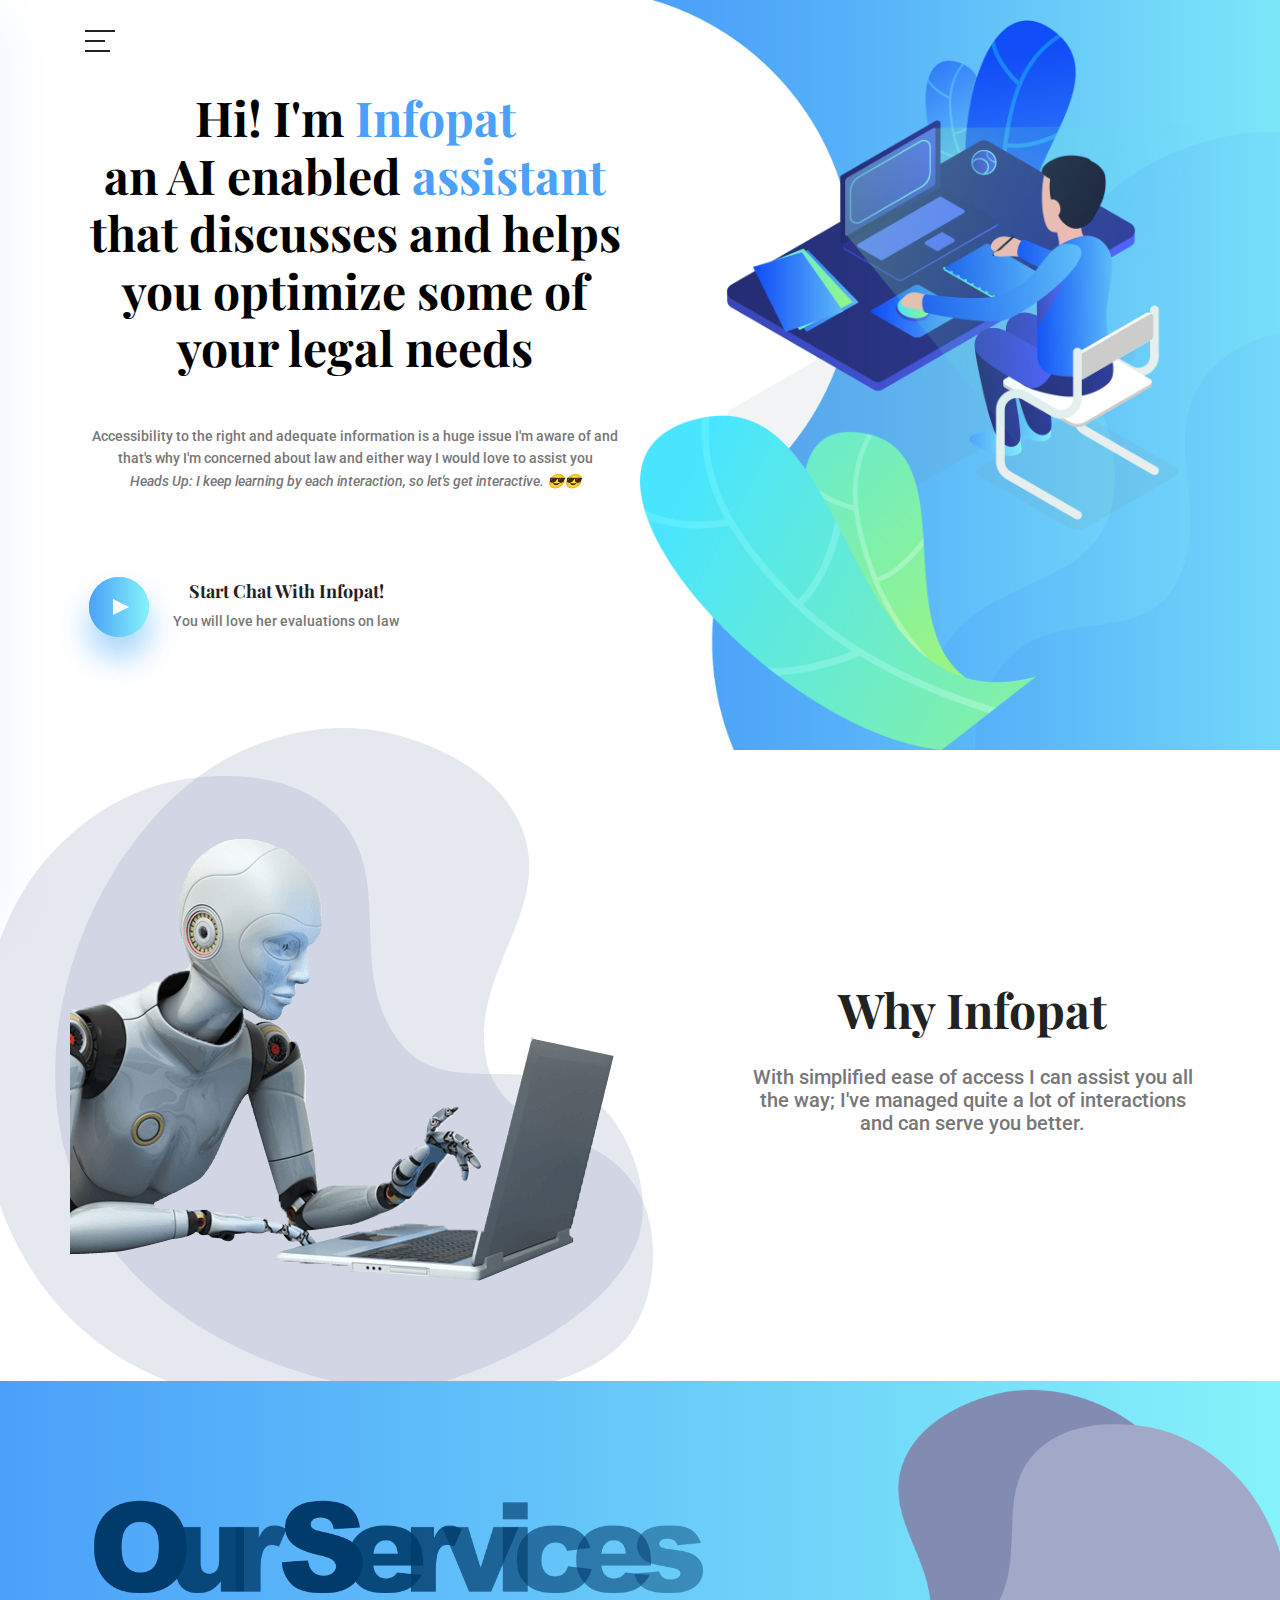
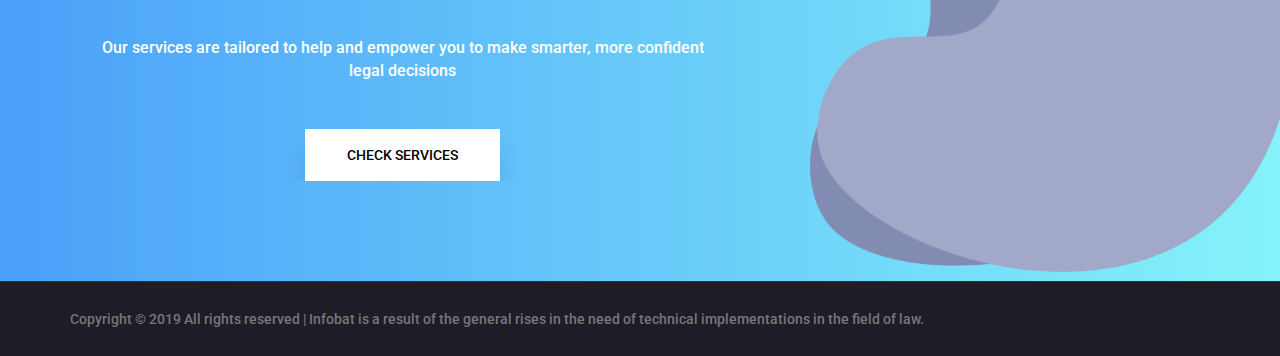
==== index.html @ 224ae0f8 "enabled bot" ====
<!DOCTYPE html>
<html lang="en-UK" class="no-js">

<head>
	<!-- Mobile Specific Meta -->
	<meta name="viewport" content="width=device-width, initial-scale=1, shrink-to-fit=no">

	<!-- Author Meta -->
	<meta name="author" content="The web wolf">
	<!-- Meta Description -->
	<meta name="description" content="Infopat The Law Oriented Bot">
	<!-- Meta Keyword -->
	<meta name="keywords" content="legal Bot">
	<!-- meta character set -->
	<meta charset="UTF-8">

	<!-- Site Title -->
	<title>Infopat The Law Oriented Bot</title>

	<!-- requires the header file -->

	<!-- Favicon-->
	<link rel="shortcut icon" href="img/icon/favicon.ico">

	<link rel="apple-touch-icon" sizes="57x57" href="img/icon/apple-icon-57x57.png">
	<link rel="apple-touch-icon" sizes="60x60" href="img/icon/apple-icon-60x60.png">
	<link rel="apple-touch-icon" sizes="72x72" href="img/icon/apple-icon-72x72.png">
	<link rel="apple-touch-icon" sizes="76x76" href="img/icon/apple-icon-76x76.png">
	<link rel="apple-touch-icon" sizes="114x114" href="img/icon/apple-icon-114x114.png">
	<link rel="apple-touch-icon" sizes="120x120" href="img/icon/apple-icon-120x120.png">
	<link rel="apple-touch-icon" sizes="144x144" href="img/icon/apple-icon-144x144.png">
	<link rel="apple-touch-icon" sizes="152x152" href="img/icon/apple-icon-152x152.png">
	<link rel="apple-touch-icon" sizes="180x180" href="img/icon/apple-icon-180x180.png">
	<link rel="icon" type="image/png" sizes="192x192"  href="android-icon-192x192.png">
	<link rel="icon" type="image/png" sizes="32x32" href="img/icon/favicon-32x32.png">
	<link rel="icon" type="image/png" sizes="96x96" href="img/icon/favicon-96x96.png">
	<link rel="icon" type="image/png" sizes="16x16" href="img/icon/favicon-16x16.png">
	<link rel="manifest" href="img/icon/manifest.json">
	<meta name="msapplication-TileColor" content="#ffffff">
	<meta name="msapplication-TileImage" content="ms-icon-144x144.png">
	<meta name="theme-color" content="#307CF7">	

	<link href="https://fonts.googleapis.com/css?family=Playfair+Display:700|Roboto:400,400i,500" rel="stylesheet">
	<!--
			CSS
			============================================= -->
	<link rel="stylesheet" href="css/linearicons.css">
	<link rel="stylesheet" href="css/font-awesome.min.css">
	<link rel="stylesheet" href="css/bootstrap.css">
	<link rel="stylesheet" href="css/hexagons.min.css">
	<link rel="stylesheet" href="css/main.css">

	<style type="text/css">
	.logo img{
        -moz-transform: scaleX(-1);
        -o-transform: scaleX(-1);
        -webkit-transform: scaleX(-1);
        transform: scaleX(-1);
        filter: FlipH;
        -ms-filter: "FlipH";		
	}		

	@media(max-width:714px){
		.side-menu{
			overflow-y: scroll
		}
	}
	</style>

</head>

<body>
	<div id="preloader">
		<img src="img/loader.gif">
	</div>
	<!--================ Offcanvus Menu Area =================-->
	<div class="side_menu" style="height: 100%;">
		<div class="logo">
			<a href="index">
				<img src="img/logo.png" style="height:200px;width:180px" alt="Just one of Infopat's Image">
			</a>
		</div>
		<ul class="list menu-left">
			<li>
				<a href="index">Home</a>
			</li>
			<li>
				<a href="about">About Me</a>
			</li>
			<li>
				<a href="services">My Services</a>
			</li>

			<li>
				<a href="contact">Contact Me Outside</a>
			</li>
		</ul>
	</div>
	<!--================ End Offcanvus Menu Area =================-->

	<!--================ Canvus Menu Area =================-->
	<div class="canvus_menu" >
		<div class="container" >
			<div class="toggle_icon"  title="Menu Bar">
				<span></span>
			</div>
		</div>
	</div>
	<!--================ End Canvus Menu Area =================-->

	<!--================ start banner Area =================-->
	<section class="home-banner-area">
		<div class="container">
			<div class="row justify-content-end fullscreen">
				<div class="col-lg-6 col-md-12 home-banner-left d-flex fullscreen align-items-center">
					<div>
						<h1 class="">
							Hi! I'm <span>Infopat</span> <br>
							an AI enabled <span>assistant</span> that discusses and helps you optimize some of your legal needs
							 
						</h1>
						<br>
						<p class="mx-auto mb-40">
							Accessibility to the right and adequate information is a huge issue I'm aware of and that's why I'm concerned about law and either way I would love to assist you <br>
							<i>Heads Up: I keep learning by each interaction, so let's get interactive. 😎😎</i>
						</p>
						<div class="d-flex align-items-center mt-60">
							<a class="video-play-button">
								<span></span>
							</a>
							<div class="watch_video">
								<h5>Start Chat With Infopat!</h5>
								<p>You will love her evaluations on law</p>
							</div>
						</div>
					</div>
				</div>
				<div class="col-lg-6 col-md-12 no-padding home-banner-right d-flex fullscreen align-items-end">
					<img class="img-fluid" src="img/header-img.png"  alt="Chat with infopat">
				</div>
			</div>
		</div>
	</section>
	<!--================ End banner Area =================-->

	<!--================ Start Video Area =================-->
	<section class="video-sec-area">
		<div class="container">
			<div class="row justify-content-start align-items-center">
				<div class="col-lg-6  justify-content-center align-items-center d-flex" style="overflow: hidden">
					<div class="overlay overlay-bg"></div>
					<img src="img/robot-chat.png" alt="Infopat Chatting" style="margin-left: -50%">
				</div>
				<div class="col-lg-5 offset-lg-1 video-right">
					<h1>Why Infopat</h1>
					<p style="font-size: 20px">
						With simplified ease of access I can assist you all the way; I've managed quite a lot of interactions and can serve you better.
					</p>

				</div>
				<img class="img-fluid video-shape" src="img/video-bg-shape.png" alt="Just one of Infopat's Image">
			</div>
		</div>
	</section>
	<!--================ End video Area =================-->

	<!--================ Start CTA Area =================-->
	<section class="cta-area" style="margin-bottom: 0px">
		<div class="container">
			<div class="row">
				<div class="col-lg-7 col-md-12" style="overflow: hidden;">
					<img src="img/services.png" style="width: 100% !important;">
					<p style="font-size: 16px">Our services are tailored to help and empower you to make smarter, more confident legal decisions</p>
					<a href="services" class="primary-btn"> Check Services </a>
				</div>
				<img src="img/cta-bg-shape.png" alt="Just one of Infopat's Image" class="cta-shape img-fluid">
			</div>
		</div>
	</section>
	<footer class="footer-area">
		<div class="footer-bottom d-flex justify-content-between align-items-center flex-wrap">
			<div class="container">
				<div class="row justify-content-between" >
					Copyright &copy; 2019 All rights reserved | Infobat is a result of the general rises in the need of technical implementations in the field of law.
				</div>
				</div>
			</div>
		</div>
	</footer>

	<script src="js/vendor/jquery-2.2.4.min.js"></script>
	<script src="https://cdnjs.cloudflare.com/ajax/libs/popper.js/1.11.0/umd/popper.min.js" integrity="sha384-b/U6ypiBEHpOf/4+1nzFpr53nxSS+GLCkfwBdFNTxtclqqenISfwAzpKaMNFNmj4"
	 crossorigin="anonymous"></script>
	<script src="js/vendor/bootstrap.min.js"></script>
	<script src="js/parallax.min.js"></script>
	<script src="js/jquery.sticky.js"></script>
	<script src="js/hexagons.min.js"></script>
	<script src="js/waypoints.min.js"></script>
	<script src="js/widthit.js"></script>
	<script src="js/main.js"></script>	

	<script type="text/javascript">

	    if('serviceWorker' in navigator){
	        if (navigator.serviceWorker.controller) {
	          console.log('[PWA Builder] active service worker found, no need to register')
	        } else {
	          //Register the ServiceWorker
	          navigator.serviceWorker.register('./newsw.js', {
	            scope: './'
	          }).then(function(reg) {
	            console.log('Service worker has been registered for scope:'+ reg.scope);
	          });
	        }

	    }
	    else{
	        console.log('cannot register service worker because site is not running on a secure connection (https)')
	    }

	    setTimeout(function(){
	    	$('#app-LanbotLauncher').click()
	    }, 10000)

	</script>
<script src="https://static.landbot.io/landbot-widget/landbot-widget-1.0.0.js"></script>
<script>
  var myLandbotLivechat = new LandbotLivechat({
    index: 'https://landbot.io/u/H-138117-8CHUZ5ILP0B5XT16/index.html',
  });
</script>

<script>

    $('.video-play-button').click(function(e){
    	e.preventDefault()
    	 hellloMessage = "Hi! I'm right here,  Click Me";
    	$('.hu-message').addClass('bounce')
    	callText(hellloMessage);
    })  

	  myLandbotLivechat.on('landbot-load', () => {
	    callText('Hello There!');
	  });

    function callText(textM){
    	myLandbotLivechat.sendProactive(textM);
    }
    
</script>

</body>

</html>
---- css/linearicons.css ----
@font-face {
	font-family: 'Linearicons-Free';
	src:url('../fonts/Linearicons-Free.eot?w118d');
	src:url('../fonts/Linearicons-Free.eot?#iefixw118d') format('embedded-opentype'),
		url('../fonts/Linearicons-Free.woff2?w118d') format('woff2'),
		url('../fonts/Linearicons-Free.woff?w118d') format('woff'),
		url('../fonts/Linearicons-Free.ttf?w118d') format('truetype'),
		url('../fonts/Linearicons-Free.svg?w118d#Linearicons-Free') format('svg');
	font-weight: normal;
	font-style: normal;
}

.lnr {
	font-family: 'Linearicons-Free';
	speak: none;
	font-style: normal;
	font-weight: normal;
	font-variant: normal;
	text-transform: none;
	line-height: 1;

	/* Better Font Rendering =========== */
	-webkit-font-smoothing: antialiased;
	-moz-osx-font-smoothing: grayscale;
}

.lnr-home:before {
	content: "\e800";
}
.lnr-apartment:before {
	content: "\e801";
}
.lnr-pencil:before {
	content: "\e802";
}
.lnr-magic-wand:before {
	content: "\e803";
}
.lnr-drop:before {
	content: "\e804";
}
.lnr-lighter:before {
	content: "\e805";
}
.lnr-poop:before {
	content: "\e806";
}
.lnr-sun:before {
	content: "\e807";
}
.lnr-moon:before {
	content: "\e808";
}
.lnr-cloud:before {
	content: "\e809";
}
.lnr-cloud-upload:before {
	content: "\e80a";
}
.lnr-cloud-download:before {
	content: "\e80b";
}
.lnr-cloud-sync:before {
	content: "\e80c";
}
.lnr-cloud-check:before {
	content: "\e80d";
}
.lnr-database:before {
	content: "\e80e";
}
.lnr-lock:before {
	content: "\e80f";
}
.lnr-cog:before {
	content: "\e810";
}
.lnr-trash:before {
	content: "\e811";
}
.lnr-dice:before {
	content: "\e812";
}
.lnr-heart:before {
	content: "\e813";
}
.lnr-star:before {
	content: "\e814";
}
.lnr-star-half:before {
	content: "\e815";
}
.lnr-star-empty:before {
	content: "\e816";
}
.lnr-flag:before {
	content: "\e817";
}
.lnr-envelope:before {
	content: "\e818";
}
.lnr-paperclip:before {
	content: "\e819";
}
.lnr-inbox:before {
	content: "\e81a";
}
.lnr-eye:before {
	content: "\e81b";
}
.lnr-printer:before {
	content: "\e81c";
}
.lnr-file-empty:before {
	content: "\e81d";
}
.lnr-file-add:before {
	content: "\e81e";
}
.lnr-enter:before {
	content: "\e81f";
}
.lnr-exit:before {
	content: "\e820";
}
.lnr-graduation-hat:before {
	content: "\e821";
}
.lnr-license:before {
	content: "\e822";
}
.lnr-music-note:before {
	content: "\e823";
}
.lnr-film-play:before {
	content: "\e824";
}
.lnr-camera-video:before {
	content: "\e825";
}
.lnr-camera:before {
	content: "\e826";
}
.lnr-picture:before {
	content: "\e827";
}
.lnr-book:before {
	content: "\e828";
}
.lnr-bookmark:before {
	content: "\e829";
}
.lnr-user:before {
	content: "\e82a";
}
.lnr-users:before {
	content: "\e82b";
}
.lnr-shirt:before {
	content: "\e82c";
}
.lnr-store:before {
	content: "\e82d";
}
.lnr-cart:before {
	content: "\e82e";
}
.lnr-tag:before {
	content: "\e82f";
}
.lnr-phone-handset:before {
	content: "\e830";
}
.lnr-phone:before {
	content: "\e831";
}
.lnr-pushpin:before {
	content: "\e832";
}
.lnr-map-marker:before {
	content: "\e833";
}
.lnr-map:before {
	content: "\e834";
}
.lnr-location:before {
	content: "\e835";
}
.lnr-calendar-full:before {
	content: "\e836";
}
.lnr-keyboard:before {
	content: "\e837";
}
.lnr-spell-check:before {
	content: "\e838";
}
.lnr-screen:before {
	content: "\e839";
}
.lnr-smartphone:before {
	content: "\e83a";
}
.lnr-tablet:before {
	content: "\e83b";
}
.lnr-laptop:before {
	content: "\e83c";
}
.lnr-laptop-phone:before {
	content: "\e83d";
}
.lnr-power-switch:before {
	content: "\e83e";
}
.lnr-bubble:before {
	content: "\e83f";
}
.lnr-heart-pulse:before {
	content: "\e840";
}
.lnr-construction:before {
	content: "\e841";
}
.lnr-pie-chart:before {
	content: "\e842";
}
.lnr-chart-bars:before {
	content: "\e843";
}
.lnr-gift:before {
	content: "\e844";
}
.lnr-diamond:before {
	content: "\e845";
}
.lnr-linearicons:before {
	content: "\e846";
}
.lnr-dinner:before {
	content: "\e847";
}
.lnr-coffee-cup:before {
	content: "\e848";
}
.lnr-leaf:before {
	content: "\e849";
}
.lnr-paw:before {
	content: "\e84a";
}
.lnr-rocket:before {
	content: "\e84b";
}
.lnr-briefcase:before {
	content: "\e84c";
}
.lnr-bus:before {
	content: "\e84d";
}
.lnr-car:before {
	content: "\e84e";
}
.lnr-train:before {
	content: "\e84f";
}
.lnr-bicycle:before {
	content: "\e850";
}
.lnr-wheelchair:before {
	content: "\e851";
}
.lnr-select:before {
	content: "\e852";
}
.lnr-earth:before {
	content: "\e853";
}
.lnr-smile:before {
	content: "\e854";
}
.lnr-sad:before {
	content: "\e855";
}
.lnr-neutral:before {
	content: "\e856";
}
.lnr-mustache:before {
	content: "\e857";
}
.lnr-alarm:before {
	content: "\e858";
}
.lnr-bullhorn:before {
	content: "\e859";
}
.lnr-volume-high:before {
	content: "\e85a";
}
.lnr-volume-medium:before {
	content: "\e85b";
}
.lnr-volume-low:before {
	content: "\e85c";
}
.lnr-volume:before {
	content: "\e85d";
}
.lnr-mic:before {
	content: "\e85e";
}
.lnr-hourglass:before {
	content: "\e85f";
}
.lnr-undo:before {
	content: "\e860";
}
.lnr-redo:before {
	content: "\e861";
}
.lnr-sync:before {
	content: "\e862";
}
.lnr-history:before {
	content: "\e863";
}
.lnr-clock:before {
	content: "\e864";
}
.lnr-download:before {
	content: "\e865";
}
.lnr-upload:before {
	content: "\e866";
}
.lnr-enter-down:before {
	content: "\e867";
}
.lnr-exit-up:before {
	content: "\e868";
}
.lnr-bug:before {
	content: "\e869";
}
.lnr-code:before {
	content: "\e86a";
}
.lnr-link:before {
	content: "\e86b";
}
.lnr-unlink:before {
	content: "\e86c";
}
.lnr-thumbs-up:before {
	content: "\e86d";
}
.lnr-thumbs-down:before {
	content: "\e86e";
}
.lnr-magnifier:before {
	content: "\e86f";
}
.lnr-cross:before {
	content: "\e870";
}
.lnr-menu:before {
	content: "\e871";
}
.lnr-list:before {
	content: "\e872";
}
.lnr-chevron-up:before {
	content: "\e873";
}
.lnr-chevron-down:before {
	content: "\e874";
}
.lnr-chevron-left:before {
	content: "\e875";
}
.lnr-chevron-right:before {
	content: "\e876";
}
.lnr-arrow-up:before {
	content: "\e877";
}
.lnr-arrow-down:before {
	content: "\e878";
}
.lnr-arrow-left:before {
	content: "\e879";
}
.lnr-arrow-right:before {
	content: "\e87a";
}
.lnr-move:before {
	content: "\e87b";
}
.lnr-warning:before {
	content: "\e87c";
}
.lnr-question-circle:before {
	content: "\e87d";
}
.lnr-menu-circle:before {
	content: "\e87e";
}
.lnr-checkmark-circle:before {
	content: "\e87f";
}
.lnr-cross-circle:before {
	content: "\e880";
}
.lnr-plus-circle:before {
	content: "\e881";
}
.lnr-circle-minus:before {
	content: "\e882";
}
.lnr-arrow-up-circle:before {
	content: "\e883";
}
.lnr-arrow-down-circle:before {
	content: "\e884";
}
.lnr-arrow-left-circle:before {
	content: "\e885";
}
.lnr-arrow-right-circle:before {
	content: "\e886";
}
.lnr-chevron-up-circle:before {
	content: "\e887";
}
.lnr-chevron-down-circle:before {
	content: "\e888";
}
.lnr-chevron-left-circle:before {
	content: "\e889";
}
.lnr-chevron-right-circle:before {
	content: "\e88a";
}
.lnr-crop:before {
	content: "\e88b";
}
.lnr-frame-expand:before {
	content: "\e88c";
}
.lnr-frame-contract:before {
	content: "\e88d";
}
.lnr-layers:before {
	content: "\e88e";
}
.lnr-funnel:before {
	content: "\e88f";
}
.lnr-text-format:before {
	content: "\e890";
}
.lnr-text-format-remove:before {
	content: "\e891";
}
.lnr-text-size:before {
	content: "\e892";
}
.lnr-bold:before {
	content: "\e893";
}
.lnr-italic:before {
	content: "\e894";
}
.lnr-underline:before {
	content: "\e895";
}
.lnr-strikethrough:before {
	content: "\e896";
}
.lnr-highlight:before {
	content: "\e897";
}
.lnr-text-align-left:before {
	content: "\e898";
}
.lnr-text-align-center:before {
	content: "\e899";
}
.lnr-text-align-right:before {
	content: "\e89a";
}
.lnr-text-align-justify:before {
	content: "\e89b";
}
.lnr-line-spacing:before {
	content: "\e89c";
}
.lnr-indent-increase:before {
	content: "\e89d";
}
.lnr-indent-decrease:before {
	content: "\e89e";
}
.lnr-pilcrow:before {
	content: "\e89f";
}
.lnr-direction-ltr:before {
	content: "\e8a0";
}
.lnr-direction-rtl:before {
	content: "\e8a1";
}
.lnr-page-break:before {
	content: "\e8a2";
}
.lnr-sort-alpha-asc:before {
	content: "\e8a3";
}
.lnr-sort-amount-asc:before {
	content: "\e8a4";
}
.lnr-hand:before {
	content: "\e8a5";
}
.lnr-pointer-up:before {
	content: "\e8a6";
}
.lnr-pointer-right:before {
	content: "\e8a7";
}
.lnr-pointer-down:before {
	content: "\e8a8";
}
.lnr-pointer-left:before {
	content: "\e8a9";
}
---- css/hexagons.min.css ----
/* ---------------------------------------------------------------------- 
* Product Name: CSS3 Hexagon Buttons
* Product URI: http://ollopage.com/html/hex-btn/
* Author: ollopage
* Author URI: http://ollopage.com/
* Description: CSS3 Hexagon Buttons created with pure css3 by olloPage
* Version: 1.0.1
* License: GNU General Public License v2 or later
* License URI: http://www.gnu.org/licenses/gpl-2.0.html
* Tags: CSS3 Hexagon Buttons, social buttons, buttons, ollopage
* ---------------------------------------------------------------------- */
.hb{display:inline-block;position:relative;text-align:center;z-index:0}.hb:after,.hb:before{position:absolute;content:"";left:-1px;top:0;z-index:-1}.hb:before{-webkit-transform:rotate(60deg);-moz-transform:rotate(60deg);-ms-transform:rotate(60deg);-o-transform:rotate(60deg);transform:rotate(60deg)}.hb:after{-webkit-transform:rotate(-60deg);-moz-transform:rotate(-60deg);-ms-transform:rotate(-60deg);-o-transform:rotate(-60deg);transform:rotate(-60deg)}.hb i{z-index:9;transition:all .25s ease}.hb,.hb i,.hb:after,.hb:before{-webkit-transition:all .25s ease;-moz-transition:all .25s ease;-ms-transition:all .25s ease;-o-transition:all .25s ease}.hb,.hb:after,.hb:before{box-sizing:border-box;transition:all .25s ease;background-color:#2c3e50;border-left:1px solid #2c3e50;border-right:1px solid #2c3e50;color:#2ecc71}.hb-lg{line-height:150px;font-size:150px;margin:74px 0}.hb-lg,.hb-lg:after,.hb-lg:before{height:148px;width:256px}.hb-md{line-height:74px;font-size:74px;margin:37px 0}.hb-md,.hb-md:after,.hb-md:before{height:74px;width:128px}.hb-sm{line-height:37px;font-size:37px;margin:18.5px 0}.hb-sm,.hb-sm:after,.hb-sm:before{height:37px;width:64px}.hb-xs{line-height:18.5px;font-size:18.5px;margin:9.5px 0}.hb-xs,.hb-xs:after,.hb-xs:before{height:18.5px;width:32px}.hb-lg-margin,.hb-md-margin,.hb-sm-margin,.hb-xs-margin{margin:15px;display:inline-block;overflow:hidden}.hb-lg-margin{height:296px;width:256px}.hb-md-margin{height:148px;width:128px}.hb-sm-margin{height:74px;width:64px}.hb-xs-margin{height:38px;width:32px}.spin,.spin-icon i{-webkit-transition:-webkid-transform .25s ease;-moz-transition:-moz-transform .25s ease;-ms-transition:-ms-transform .25s ease;-o-transition:-o-transform .25s ease;transition:transform .25s ease}.spin-icon:hover i,.spin:hover{-webkit-transform:rotate(360deg);-moz-transform:rotate(360deg);-ms-transform:rotate(360deg);-o-transform:rotate(360deg);transform:rotate(360deg)}.hb:hover,.hb:hover:after,.hb:hover:before{background:0 0;border-left:1px solid #2ecc71;border-right:1px solid #2ecc71;color:#2ecc71}.hb-custom,.hb-custom:after,.hb-custom:before{background:#f39c12!important;color:#fff!important;border-left:1px solid #f39c12!important;border-right:1px solid #f39c12!important}.hb-custom:hover,.hb-custom:hover:after,.hb-custom:hover:before{background:#f1c40f!important;border-left:1px solid #f1c40f!important;border-right:1px solid #f1c40f!important;color:#000!important}.hb-facebook,.hb-facebook:after,.hb-facebook:before{background:#3B5998;border-color:#3B5998;color:#fff}.hb-facebook-inv,.hb-facebook-inv:after,.hb-facebook-inv:before,.hb-facebook:hover,.hb-facebook:hover:after,.hb-facebook:hover:before{border-color:#3B5998;color:#3B5998;background:0 0}.hb-facebook-inv:hover,.hb-facebook-inv:hover:after,.hb-facebook-inv:hover:before{background:#3B5998;border-color:#3B5998;color:#fff}.hb-twitter,.hb-twitter:after,.hb-twitter:before{background:#55ACEE;border-color:#55ACEE;color:#fff}.hb-twitter-inv,.hb-twitter-inv:after,.hb-twitter-inv:before,.hb-twitter:hover,.hb-twitter:hover:after,.hb-twitter:hover:before{background:0 0;border-color:#55ACEE;color:#55ACEE}.hb-twitter-inv:hover,.hb-twitter-inv:hover:after,.hb-twitter-inv:hover:before{background:#55ACEE;border-color:#55ACEE;color:#fff}.hb-google-plus,.hb-google-plus:after,.hb-google-plus:before{background:#db514f;border-color:#db514f;color:#fff}.hb-google-plus-inv,.hb-google-plus-inv:after,.hb-google-plus-inv:before,.hb-google-plus:hover,.hb-google-plus:hover:after,.hb-google-plus:hover:before{background:0 0;border-color:#db514f;color:#db514f}.hb-google-plus-inv:hover,.hb-google-plus-inv:hover:after,.hb-google-plus-inv:hover:before{background:#db514f;border-color:#db514f;color:#fff}.hb-youtube,.hb-youtube:after,.hb-youtube:before{background:#cc181e;border-color:#cc181e;color:#fff}.hb-youtube-inv,.hb-youtube-inv:after,.hb-youtube-inv:before,.hb-youtube:hover,.hb-youtube:hover:after,.hb-youtube:hover:before{background:0 0;border-color:#cc181e;color:#cc181e}.hb-youtube-inv:hover,.hb-youtube-inv:hover:after,.hb-youtube-inv:hover:before{background:#cc181e;border-color:#cc181e;color:#fff}.hb-linkedin,.hb-linkedin:after,.hb-linkedin:before{background:#0077b5;border-color:#0077b5;color:#fff}.hb-linkedin-inv,.hb-linkedin-inv:after,.hb-linkedin-inv:before,.hb-linkedin:hover,.hb-linkedin:hover:after,.hb-linkedin:hover:before{background:0 0;border-color:#0077b5;color:#0077b5}.hb-linkedin-inv:hover,.hb-linkedin-inv:hover:after,.hb-linkedin-inv:hover:before{background:#0077b5;border-color:#0077b5;color:#fff}.hb-tumblr,.hb-tumblr:after,.hb-tumblr:before{background:#2c4762;border-color:#2c4762;color:#fff}.hb-tumblr-inv,.hb-tumblr-inv:after,.hb-tumblr-inv:before,.hb-tumblr:hover,.hb-tumblr:hover:after,.hb-tumblr:hover:before{background:0 0;border-color:#2c4762;color:#2c4762}.hb-tumblr-inv:hover,.hb-tumblr-inv:hover:after,.hb-tumblr-inv:hover:before{background:#2c4762;border-color:#2c4762;color:#fff}.hb-rss,.hb-rss:after,.hb-rss:before{background:#da5700;border-color:#da5700;color:#fff}.hb-rss-inv,.hb-rss-inv:after,.hb-rss-inv:before,.hb-rss:hover,.hb-rss:hover:after,.hb-rss:hover:before{background:0 0;border-color:#da5700;color:#da5700}.hb-rss-inv:hover,.hb-rss-inv:hover:after,.hb-rss-inv:hover:before{background:#da5700;border-color:#da5700;color:#fff}.hb-pinterest,.hb-pinterest:after,.hb-pinterest:before{background:#da232a;border-color:#da232a;color:#fff}.hb-pinterest-inv,.hb-pinterest-inv:after,.hb-pinterest-inv:before,.hb-pinterest:hover,.hb-pinterest:hover:after,.hb-pinterest:hover:before{background:0 0;border-color:#da232a;color:#da232a}.hb-pinterest-inv:hover,.hb-pinterest-inv:hover:after,.hb-pinterest-inv:hover:before{background:#da232a;border-color:#da232a;color:#fff}.hb-vimeo,.hb-vimeo:after,.hb-vimeo:before{background:#20b9eb;border-color:#20b9eb;color:#fff}.hb-vimeo-inv,.hb-vimeo-inv:after,.hb-vimeo-inv:before,.hb-vimeo:hover,.hb-vimeo:hover:after,.hb-vimeo:hover:before{background:0 0;border-color:#20b9eb;color:#20b9eb}.hb-vimeo-inv:hover,.hb-vimeo-inv:hover:after,.hb-vimeo-inv:hover:before{background:#20b9eb;border-color:#20b9eb;color:#fff}.hb-github,.hb-github:after,.hb-github:before{background:#373a3c;border-color:#373a3c;color:#fff}.hb-github-inv,.hb-github-inv:after,.hb-github-inv:before,.hb-github:hover,.hb-github:hover:after,.hb-github:hover:before{background:0 0;border-color:#373a3c;color:#373a3c}.hb-github-inv:hover,.hb-github-inv:hover:after,.hb-github-inv:hover:before{background:#373a3c;border-color:#373a3c;color:#fff}.hb-flickr,.hb-flickr:after,.hb-flickr:before{background:#ff1981;border-color:#ff1981;color:#fff}.hb-flickr-inv,.hb-flickr-inv:after,.hb-flickr-inv:before,.hb-flickr:hover,.hb-flickr:hover:after,.hb-flickr:hover:before{background:0 0;border-color:#ff1981;color:#ff1981}.hb-flickr-inv:hover,.hb-flickr-inv:hover:after,.hb-flickr-inv:hover:before{background:#ff1981;border-color:#ff1981;color:#fff}.hb-dropbox,.hb-dropbox:after,.hb-dropbox:before{background:#007ee5;border-color:#007ee5;color:#fff}.hb-dropbox-inv,.hb-dropbox-inv:after,.hb-dropbox-inv:before,.hb-dropbox:hover,.hb-dropbox:hover:after,.hb-dropbox:hover:before{background:0 0;border-color:#007ee5;color:#007ee5}.hb-dropbox-inv:hover,.hb-dropbox-inv:hover:after,.hb-dropbox-inv:hover:before{background:#007ee5;border-color:#007ee5;color:#fff}.hb-xing,.hb-xing:after,.hb-xing:before{background:#006467;border-color:#006467;color:#fff}.hb-xing-inv,.hb-xing-inv:after,.hb-xing-inv:before,.hb-xing:hover,.hb-xing:hover:after,.hb-xing:hover:before{background:0 0;border-color:#006467;color:#006467}.hb-xing-inv:hover,.hb-xing-inv:hover:after,.hb-xing-inv:hover:before{background:#006467;border-color:#006467;color:#fff}.hb-skype,.hb-skype:after,.hb-skype:before{background:#00aceb;border-color:#00aceb;color:#fff}.hb-skype-inv,.hb-skype-inv:after,.hb-skype-inv:before,.hb-skype:hover,.hb-skype:hover:after,.hb-skype:hover:before{background:0 0;border-color:#00aceb;color:#00aceb}.hb-skype-inv:hover,.hb-skype-inv:hover:after,.hb-skype-inv:hover:before{background:#00aceb;border-color:#00aceb;color:#fff}.hb-dribbble,.hb-dribbble:after,.hb-dribbble:before{background:#ea4c89;border-color:#ea4c89;color:#fff}.hb-dribbble-inv,.hb-dribbble-inv:after,.hb-dribbble-inv:before,.hb-dribbble:hover,.hb-dribbble:hover:after,.hb-dribbble:hover:before{background:0 0;border-color:#ea4c89;color:#ea4c89}.hb-dribbble-inv:hover,.hb-dribbble-inv:hover:after,.hb-dribbble-inv:hover:before{background:#ea4c89;border-color:#ea4c89;color:#fff}.hb-tencent-weibo,.hb-tencent-weibo:after,.hb-tencent-weibo:before{background:#20B8E5;border-color:#20B8E5;color:#fff}.hb-tencent-weibo-inv,.hb-tencent-weibo-inv:after,.hb-tencent-weibo-inv:before,.hb-tencent-weibo:hover,.hb-tencent-weibo:hover:after,.hb-tencent-weibo:hover:before{background:0 0;border-color:#20B8E5;color:#20B8E5}.hb-tencent-weibo-inv:hover,.hb-tencent-weibo-inv:hover:after,.hb-tencent-weibo-inv:hover:before{background:#20B8E5;border-color:#20B8E5;color:#fff}.hb-instragram,.hb-instragram:after,.hb-instragram:before{background:#125688;border-color:#125688;color:#fff}.hb-instragram-inv,.hb-instragram-inv:after,.hb-instragram-inv:before,.hb-instragram:hover,.hb-instragram:hover:after,.hb-instragram:hover:before{background:0 0;border-color:#125688;color:#125688}.hb-instragram-inv:hover,.hb-instragram-inv:hover:after,.hb-instragram-inv:hover:before{background:#125688;border-color:#125688;color:#fff}
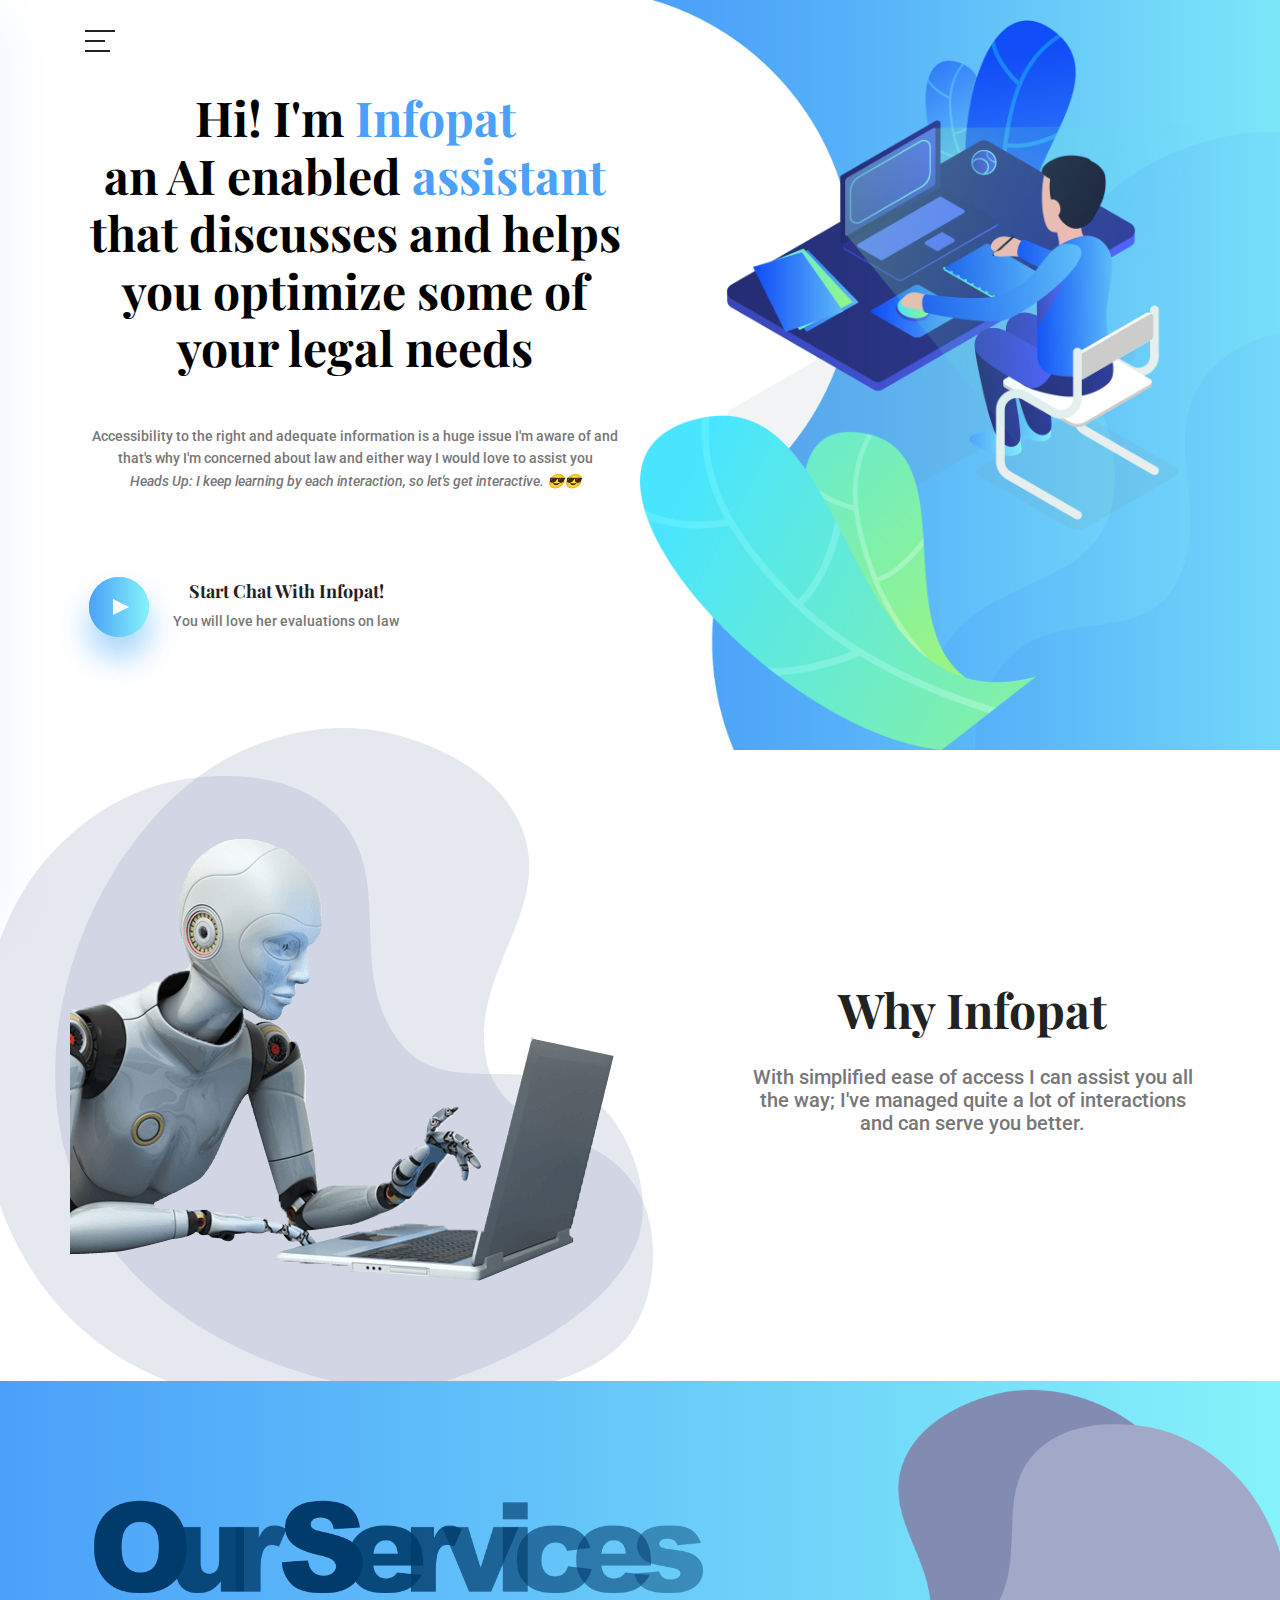
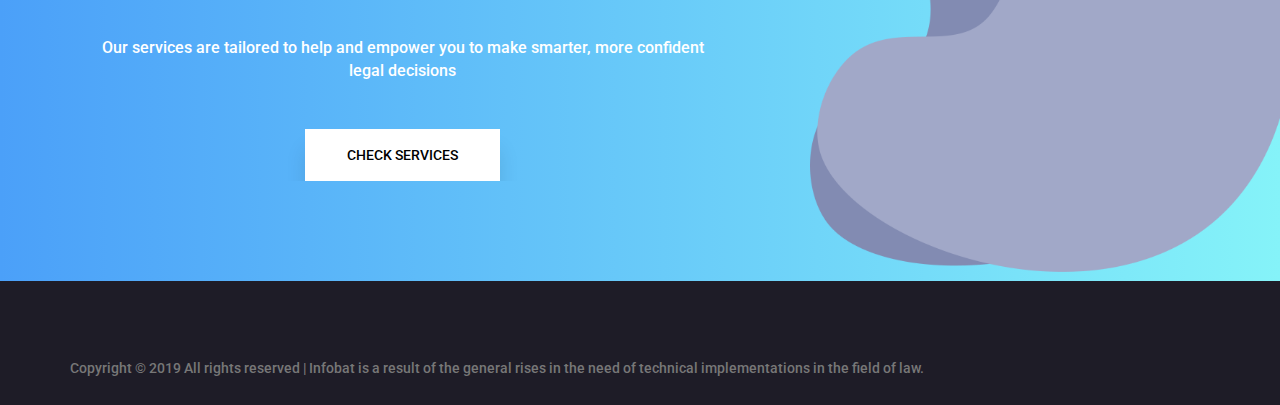
==== commit 2f52648c: "Update index.html" ====
--- a/index.html
+++ b/index.html
@@ -177,8 +177,8 @@
 			</div>
 		</div>
 	</section>
-	<footer class="footer-area">
-		<div class="footer-bottom d-flex justify-content-between align-items-center flex-wrap">
+	<footer class="footer-area" style="padding-top:50px;">
+		<div class="footer-bottom d-flex justify-content-between align-items-center flex-wrap" style="border-top: 0px solid red">
 			<div class="container">
 				<div class="row justify-content-between" >
 					Copyright &copy; 2019 All rights reserved | Infobat is a result of the general rises in the need of technical implementations in the field of law.
@@ -235,7 +235,6 @@
     $('.video-play-button').click(function(e){
     	e.preventDefault()
     	 hellloMessage = "Hi! I'm right here,  Click Me";
-    	$('.hu-message').addClass('bounce')
     	callText(hellloMessage);
     })  
 
@@ -250,5 +249,4 @@
 </script>
 
 </body>
-
 </html>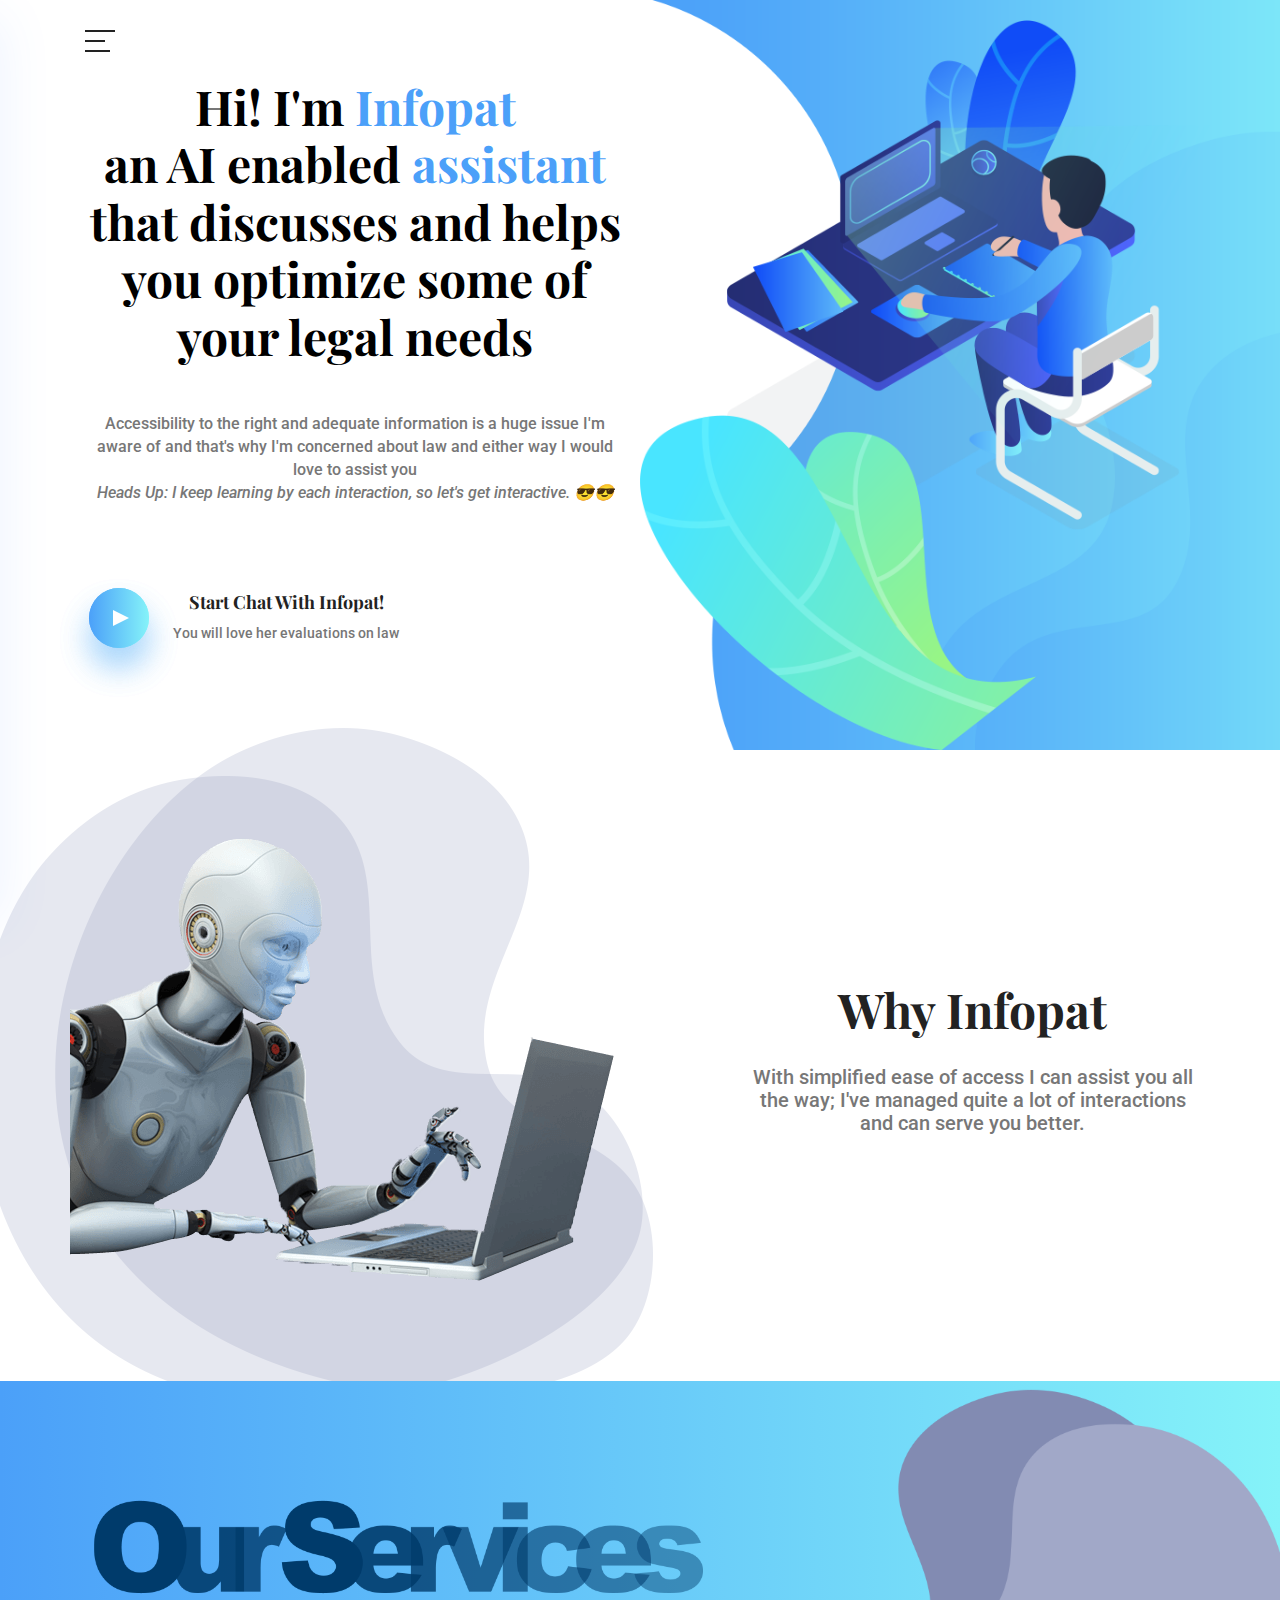
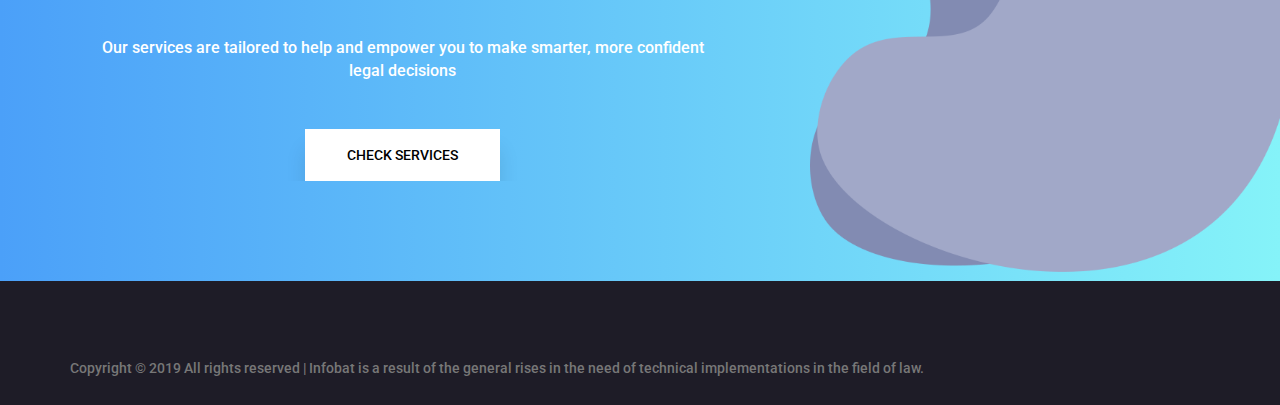
==== commit 8eae3772: "round up" ====
--- a/index.html
+++ b/index.html
@@ -92,7 +92,7 @@
 			</li>
 
 			<li>
-				<a href="contact">Contact Me Outside</a>
+				<a href="contact">Contact</a>
 			</li>
 		</ul>
 	</div>
@@ -120,7 +120,7 @@
 							 
 						</h1>
 						<br>
-						<p class="mx-auto mb-40">
+						<p class="mx-auto mb-40" style="font-size: 16px">
 							Accessibility to the right and adequate information is a huge issue I'm aware of and that's why I'm concerned about law and either way I would love to assist you <br>
 							<i>Heads Up: I keep learning by each interaction, so let's get interactive. 😎😎</i>
 						</p>
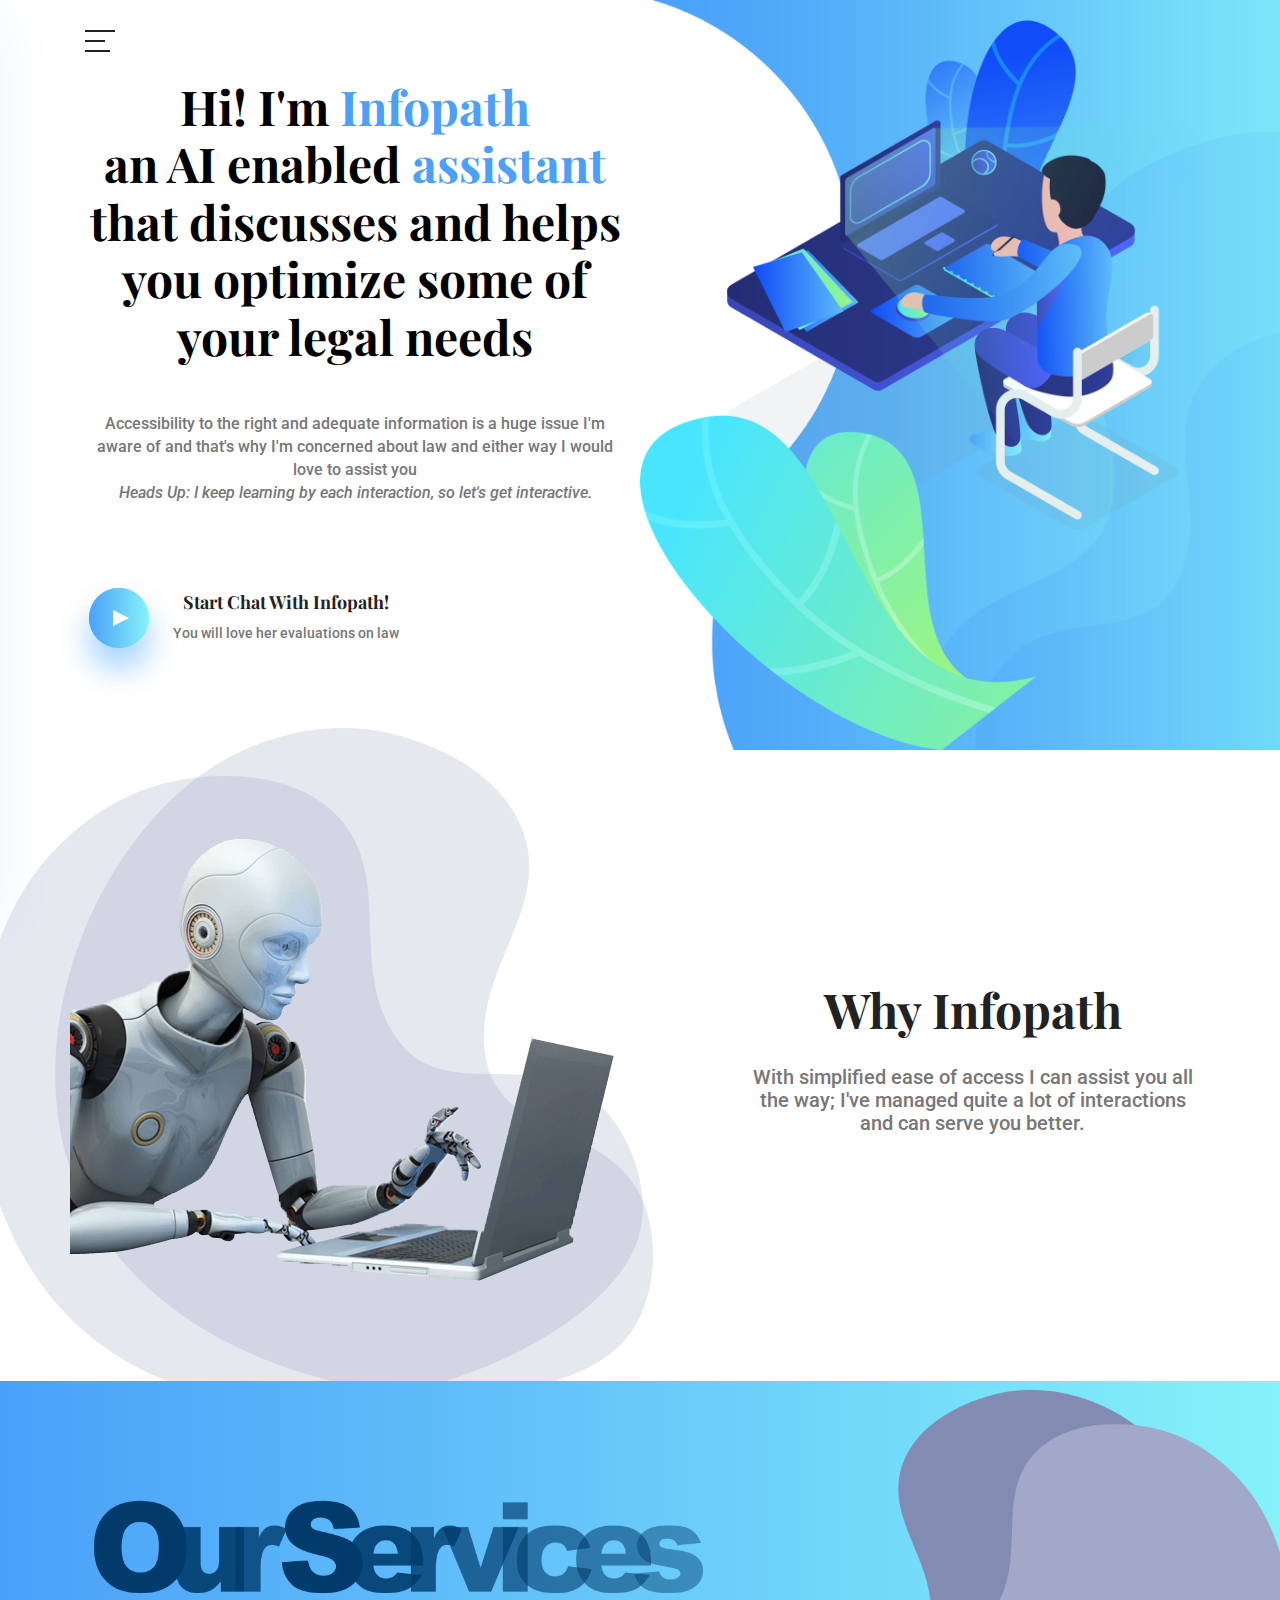
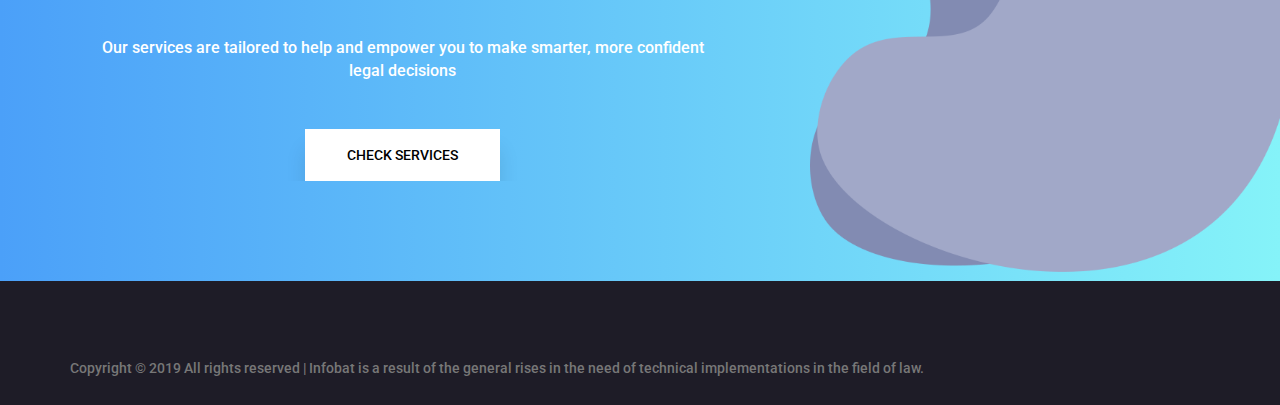
==== commit 90040fa1: "Update index.html" ====
--- a/index.html
+++ b/index.html
@@ -8,14 +8,14 @@
 	<!-- Author Meta -->
 	<meta name="author" content="The web wolf">
 	<!-- Meta Description -->
-	<meta name="description" content="Infopat The Law Oriented Bot">
+	<meta name="description" content="Infopath The Law Oriented Bot">
 	<!-- Meta Keyword -->
 	<meta name="keywords" content="legal Bot">
 	<!-- meta character set -->
 	<meta charset="UTF-8">
 
 	<!-- Site Title -->
-	<title>Infopat The Law Oriented Bot</title>
+	<title>Infopath The Law Oriented Bot</title>
 
 	<!-- requires the header file -->
 
@@ -24,7 +24,7 @@
 
 	<link rel="apple-touch-icon" sizes="57x57" href="img/icon/apple-icon-57x57.png">
 	<link rel="apple-touch-icon" sizes="60x60" href="img/icon/apple-icon-60x60.png">
-	<link rel="apple-touch-icon" sizes="72x72" href="img/icon/apple-icon-72x72.png">
+	<link rel="Infopath-touch-icon" sizes="72x72" href="img/icon/apple-icon-72x72.png">
 	<link rel="apple-touch-icon" sizes="76x76" href="img/icon/apple-icon-76x76.png">
 	<link rel="apple-touch-icon" sizes="114x114" href="img/icon/apple-icon-114x114.png">
 	<link rel="apple-touch-icon" sizes="120x120" href="img/icon/apple-icon-120x120.png">
@@ -77,7 +77,7 @@
 	<div class="side_menu" style="height: 100%;">
 		<div class="logo">
 			<a href="index">
-				<img src="img/logo.png" style="height:200px;width:180px" alt="Just one of Infopat's Image">
+				<img src="img/logo.png" style="height:200px;width:180px" alt="Just one of Infopath's Image">
 			</a>
 		</div>
 		<ul class="list menu-left">
@@ -115,28 +115,28 @@
 				<div class="col-lg-6 col-md-12 home-banner-left d-flex fullscreen align-items-center">
 					<div>
 						<h1 class="">
-							Hi! I'm <span>Infopat</span> <br>
+							Hi! I'm <span>Infopath</span> <br>
 							an AI enabled <span>assistant</span> that discusses and helps you optimize some of your legal needs
 							 
 						</h1>
 						<br>
 						<p class="mx-auto mb-40" style="font-size: 16px">
 							Accessibility to the right and adequate information is a huge issue I'm aware of and that's why I'm concerned about law and either way I would love to assist you <br>
-							<i>Heads Up: I keep learning by each interaction, so let's get interactive. 😎😎</i>
+							<i>Heads Up: I keep learning by each interaction, so let's get interactive.</i>
 						</p>
 						<div class="d-flex align-items-center mt-60">
 							<a class="video-play-button">
 								<span></span>
 							</a>
 							<div class="watch_video">
-								<h5>Start Chat With Infopat!</h5>
+								<h5>Start Chat With Infopath!</h5>
 								<p>You will love her evaluations on law</p>
 							</div>
 						</div>
 					</div>
 				</div>
 				<div class="col-lg-6 col-md-12 no-padding home-banner-right d-flex fullscreen align-items-end">
-					<img class="img-fluid" src="img/header-img.png"  alt="Chat with infopat">
+					<img class="img-fluid" src="img/header-img.png"  alt="Chat with Infopath">
 				</div>
 			</div>
 		</div>
@@ -149,16 +149,16 @@
 			<div class="row justify-content-start align-items-center">
 				<div class="col-lg-6  justify-content-center align-items-center d-flex" style="overflow: hidden">
 					<div class="overlay overlay-bg"></div>
-					<img src="img/robot-chat.png" alt="Infopat Chatting" style="margin-left: -50%">
+					<img src="img/robot-chat.png" alt="Infopath Chatting" style="margin-left: -50%">
 				</div>
 				<div class="col-lg-5 offset-lg-1 video-right">
-					<h1>Why Infopat</h1>
+					<h1>Why Infopath</h1>
 					<p style="font-size: 20px">
 						With simplified ease of access I can assist you all the way; I've managed quite a lot of interactions and can serve you better.
 					</p>
 
 				</div>
-				<img class="img-fluid video-shape" src="img/video-bg-shape.png" alt="Just one of Infopat's Image">
+				<img class="img-fluid video-shape" src="img/video-bg-shape.png" alt="Just one of Infopath's Image">
 			</div>
 		</div>
 	</section>
@@ -173,7 +173,7 @@
 					<p style="font-size: 16px">Our services are tailored to help and empower you to make smarter, more confident legal decisions</p>
 					<a href="services" class="primary-btn"> Check Services </a>
 				</div>
-				<img src="img/cta-bg-shape.png" alt="Just one of Infopat's Image" class="cta-shape img-fluid">
+				<img src="img/cta-bg-shape.png" alt="Just one of Infopath's Image" class="cta-shape img-fluid">
 			</div>
 		</div>
 	</section>
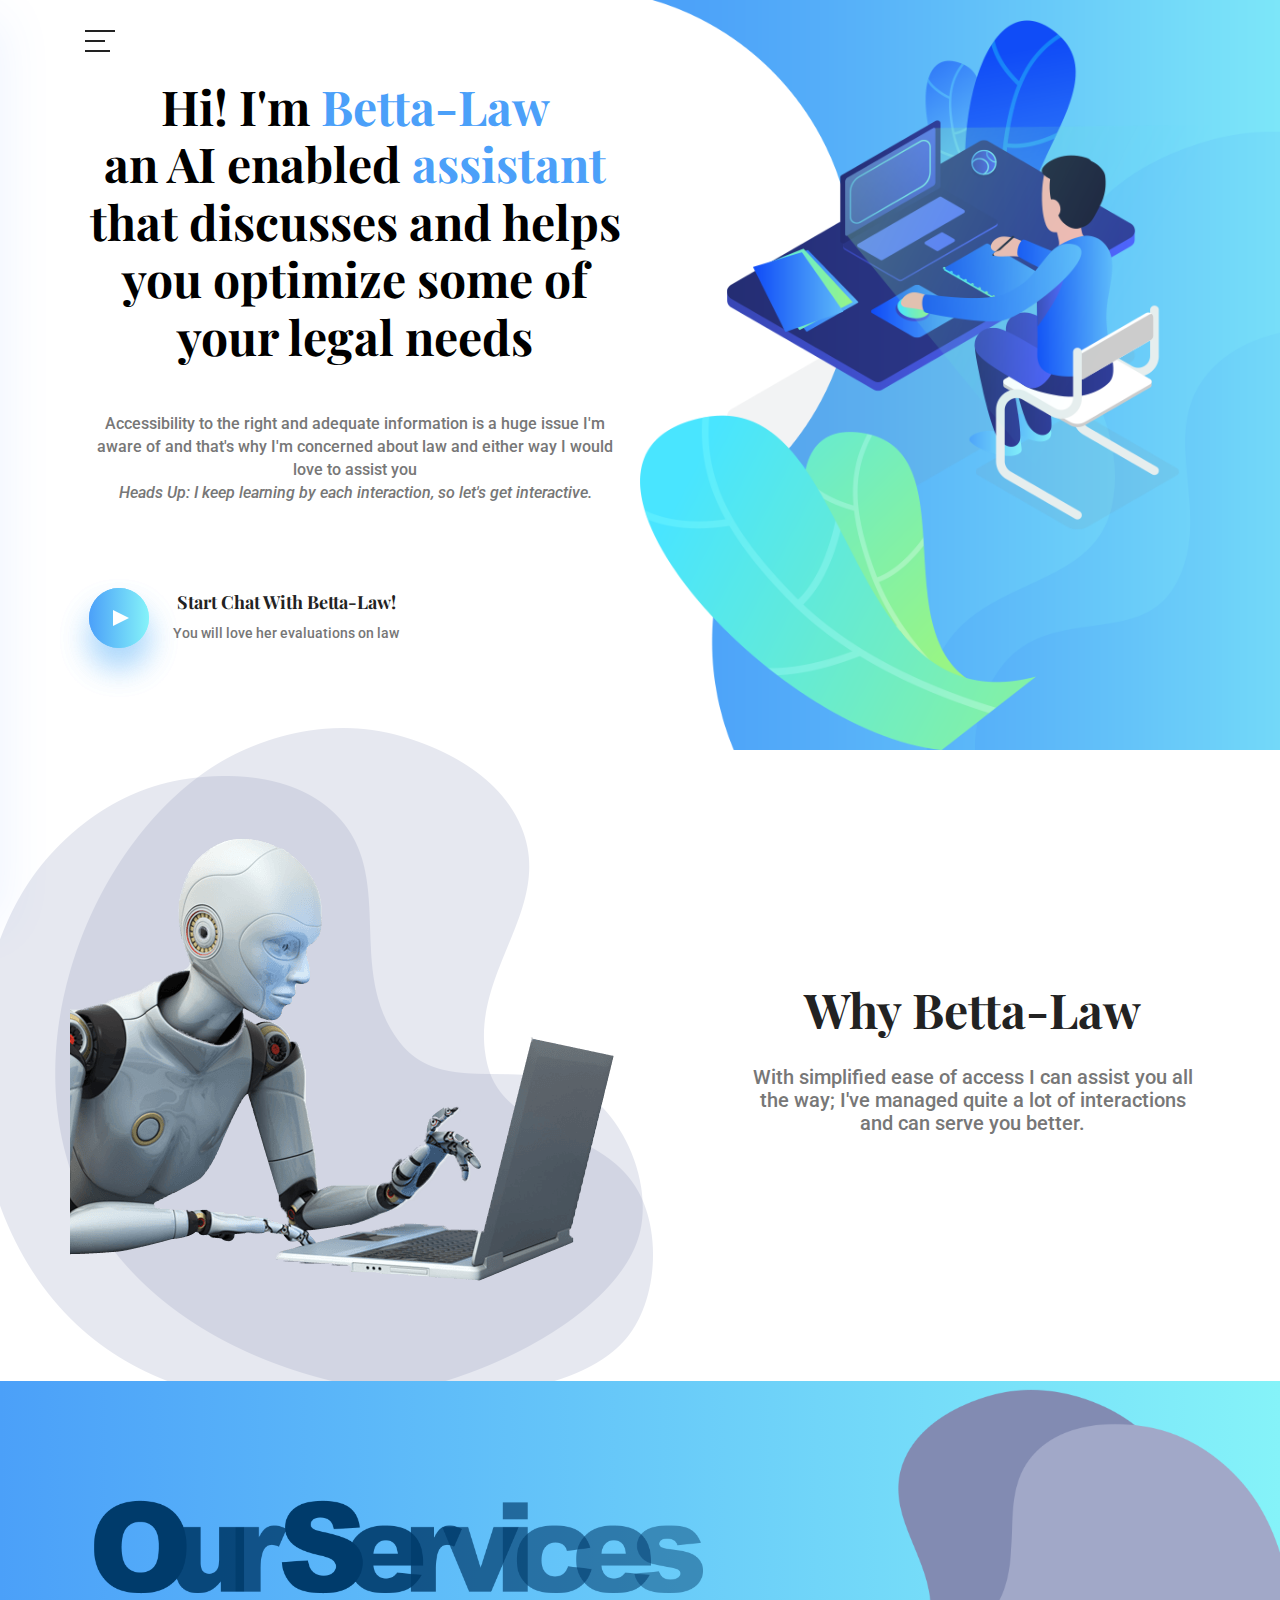
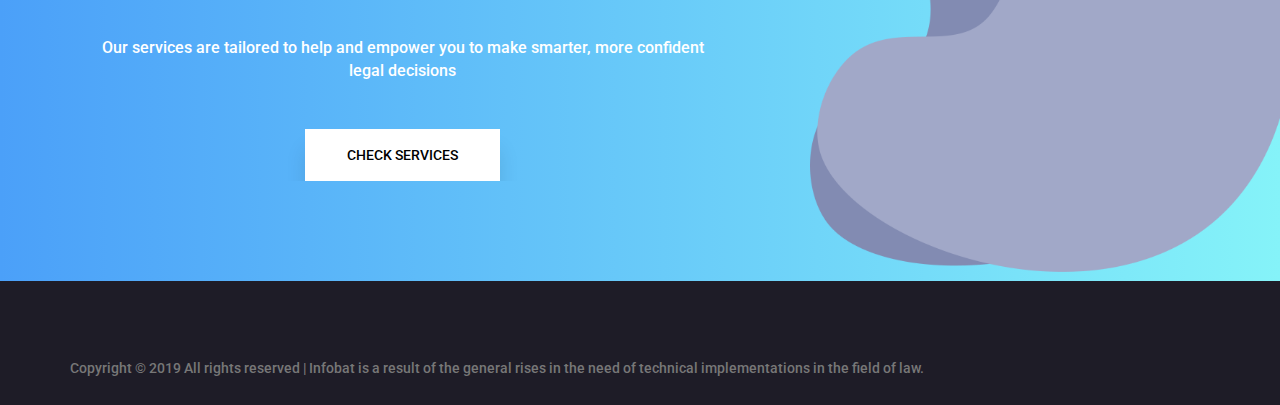
==== commit c6aa1f7a: "infopath to betta law" ====
--- a/index.html
+++ b/index.html
@@ -8,14 +8,14 @@
 	<!-- Author Meta -->
 	<meta name="author" content="The web wolf">
 	<!-- Meta Description -->
-	<meta name="description" content="Infopath The Law Oriented Bot">
+	<meta name="description" content="Betta-Law The Law Oriented Bot">
 	<!-- Meta Keyword -->
 	<meta name="keywords" content="legal Bot">
 	<!-- meta character set -->
 	<meta charset="UTF-8">
 
 	<!-- Site Title -->
-	<title>Infopath The Law Oriented Bot</title>
+	<title>Betta-Law The Law Oriented Bot</title>
 
 	<!-- requires the header file -->
 
@@ -24,7 +24,7 @@
 
 	<link rel="apple-touch-icon" sizes="57x57" href="img/icon/apple-icon-57x57.png">
 	<link rel="apple-touch-icon" sizes="60x60" href="img/icon/apple-icon-60x60.png">
-	<link rel="Infopath-touch-icon" sizes="72x72" href="img/icon/apple-icon-72x72.png">
+	<link rel="Betta-Law-touch-icon" sizes="72x72" href="img/icon/apple-icon-72x72.png">
 	<link rel="apple-touch-icon" sizes="76x76" href="img/icon/apple-icon-76x76.png">
 	<link rel="apple-touch-icon" sizes="114x114" href="img/icon/apple-icon-114x114.png">
 	<link rel="apple-touch-icon" sizes="120x120" href="img/icon/apple-icon-120x120.png">
@@ -77,7 +77,7 @@
 	<div class="side_menu" style="height: 100%;">
 		<div class="logo">
 			<a href="index">
-				<img src="img/logo.png" style="height:200px;width:180px" alt="Just one of Infopath's Image">
+				<img src="img/logo.png" style="height:200px;width:180px" alt="Just one of Betta-Law's Image">
 			</a>
 		</div>
 		<ul class="list menu-left">
@@ -115,7 +115,7 @@
 				<div class="col-lg-6 col-md-12 home-banner-left d-flex fullscreen align-items-center">
 					<div>
 						<h1 class="">
-							Hi! I'm <span>Infopath</span> <br>
+							Hi! I'm <span>Betta-Law</span> <br>
 							an AI enabled <span>assistant</span> that discusses and helps you optimize some of your legal needs
 							 
 						</h1>
@@ -129,14 +129,14 @@
 								<span></span>
 							</a>
 							<div class="watch_video">
-								<h5>Start Chat With Infopath!</h5>
+								<h5>Start Chat With Betta-Law!</h5>
 								<p>You will love her evaluations on law</p>
 							</div>
 						</div>
 					</div>
 				</div>
 				<div class="col-lg-6 col-md-12 no-padding home-banner-right d-flex fullscreen align-items-end">
-					<img class="img-fluid" src="img/header-img.png"  alt="Chat with Infopath">
+					<img class="img-fluid" src="img/header-img.png"  alt="Chat with Betta-Law">
 				</div>
 			</div>
 		</div>
@@ -149,16 +149,16 @@
 			<div class="row justify-content-start align-items-center">
 				<div class="col-lg-6  justify-content-center align-items-center d-flex" style="overflow: hidden">
 					<div class="overlay overlay-bg"></div>
-					<img src="img/robot-chat.png" alt="Infopath Chatting" style="margin-left: -50%">
+					<img src="img/robot-chat.png" alt="Betta-Law Chatting" style="margin-left: -50%">
 				</div>
 				<div class="col-lg-5 offset-lg-1 video-right">
-					<h1>Why Infopath</h1>
+					<h1>Why Betta-Law</h1>
 					<p style="font-size: 20px">
 						With simplified ease of access I can assist you all the way; I've managed quite a lot of interactions and can serve you better.
 					</p>
 
 				</div>
-				<img class="img-fluid video-shape" src="img/video-bg-shape.png" alt="Just one of Infopath's Image">
+				<img class="img-fluid video-shape" src="img/video-bg-shape.png" alt="Just one of Betta-Law's Image">
 			</div>
 		</div>
 	</section>
@@ -173,7 +173,7 @@
 					<p style="font-size: 16px">Our services are tailored to help and empower you to make smarter, more confident legal decisions</p>
 					<a href="services" class="primary-btn"> Check Services </a>
 				</div>
-				<img src="img/cta-bg-shape.png" alt="Just one of Infopath's Image" class="cta-shape img-fluid">
+				<img src="img/cta-bg-shape.png" alt="Just one of Betta-Law's Image" class="cta-shape img-fluid">
 			</div>
 		</div>
 	</section>
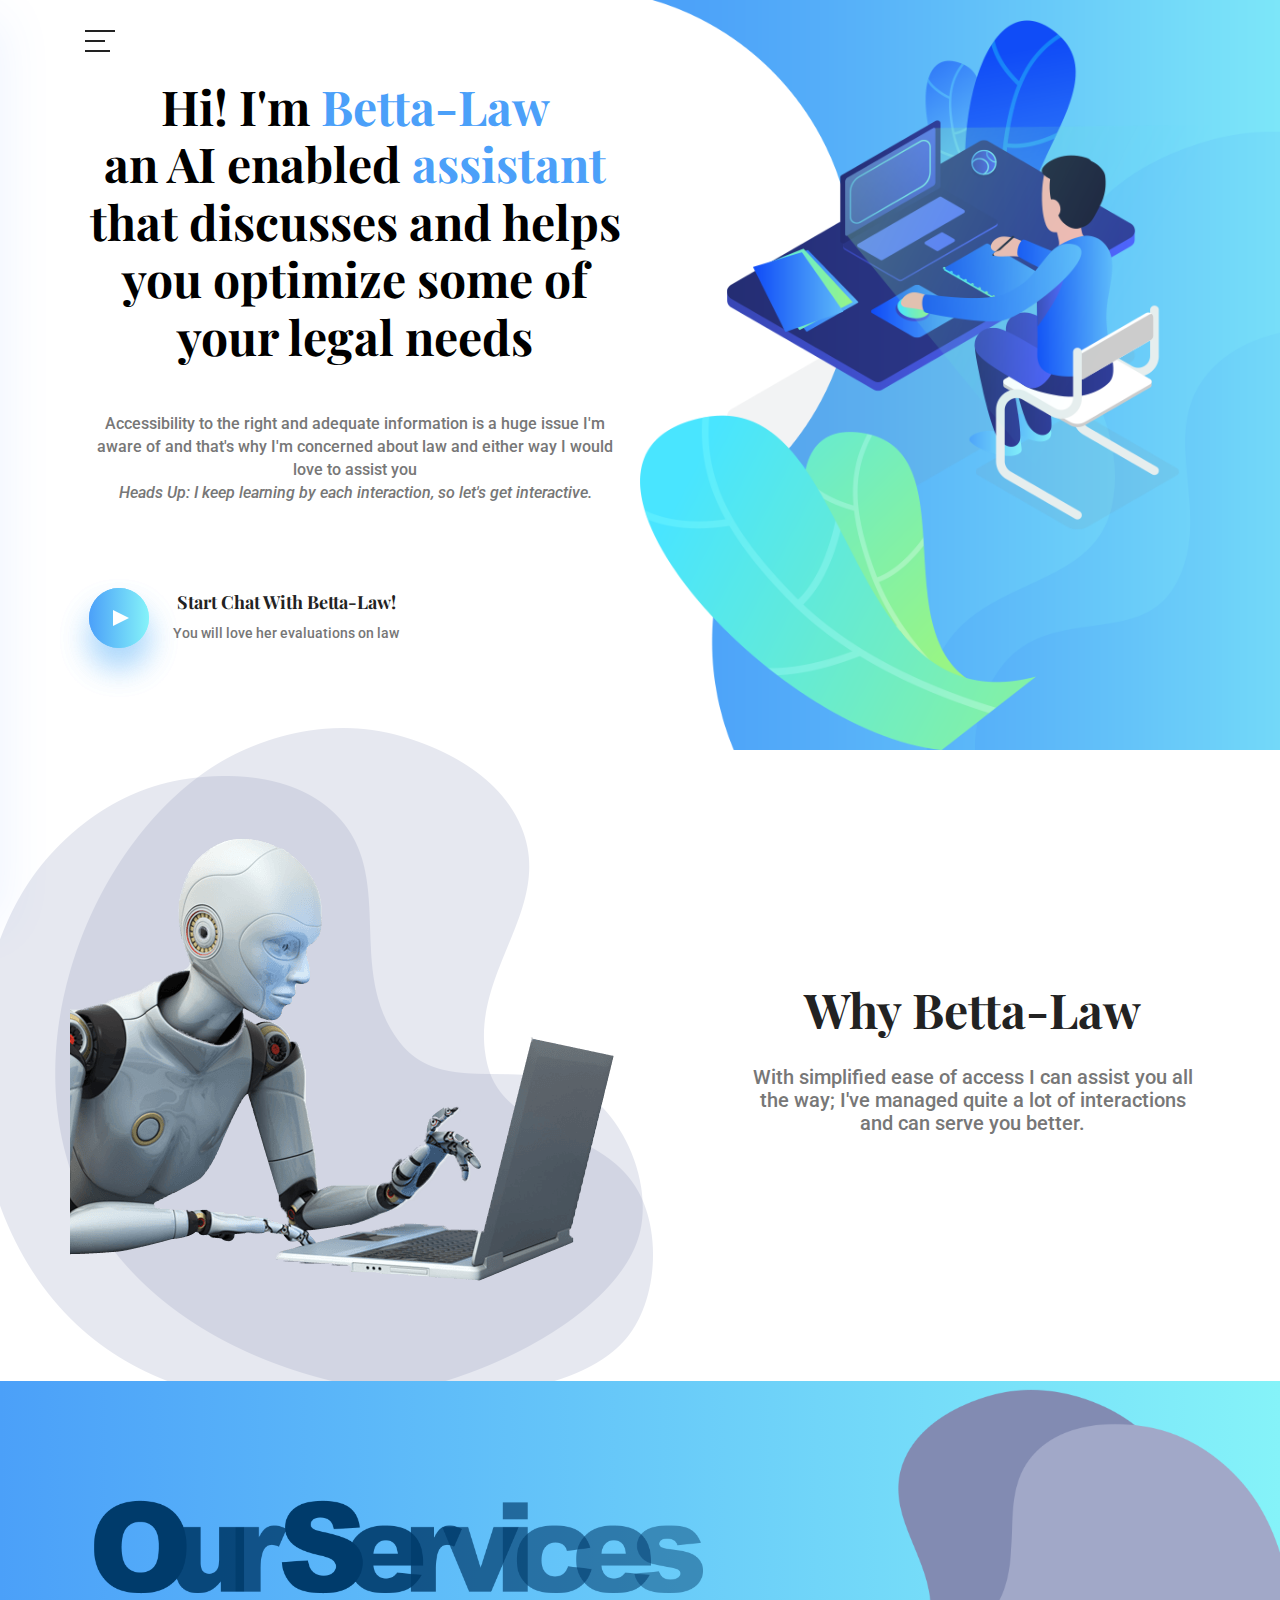
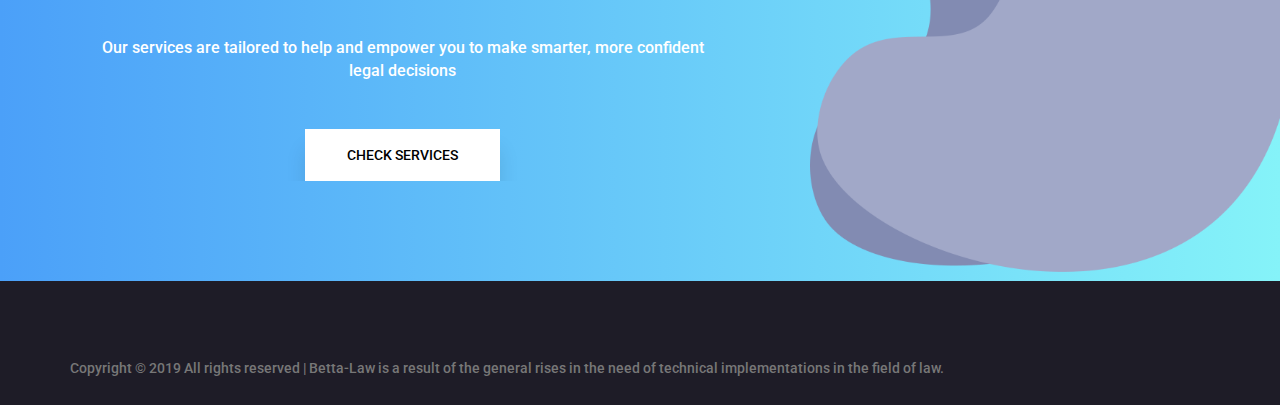
==== commit a701cc3c: "infopath to betta-law" ====
--- a/index.html
+++ b/index.html
@@ -181,7 +181,7 @@
 		<div class="footer-bottom d-flex justify-content-between align-items-center flex-wrap" style="border-top: 0px solid red">
 			<div class="container">
 				<div class="row justify-content-between" >
-					Copyright &copy; 2019 All rights reserved | Infobat is a result of the general rises in the need of technical implementations in the field of law.
+					Copyright &copy; 2019 All rights reserved | Betta-Law is a result of the general rises in the need of technical implementations in the field of law.
 				</div>
 				</div>
 			</div>
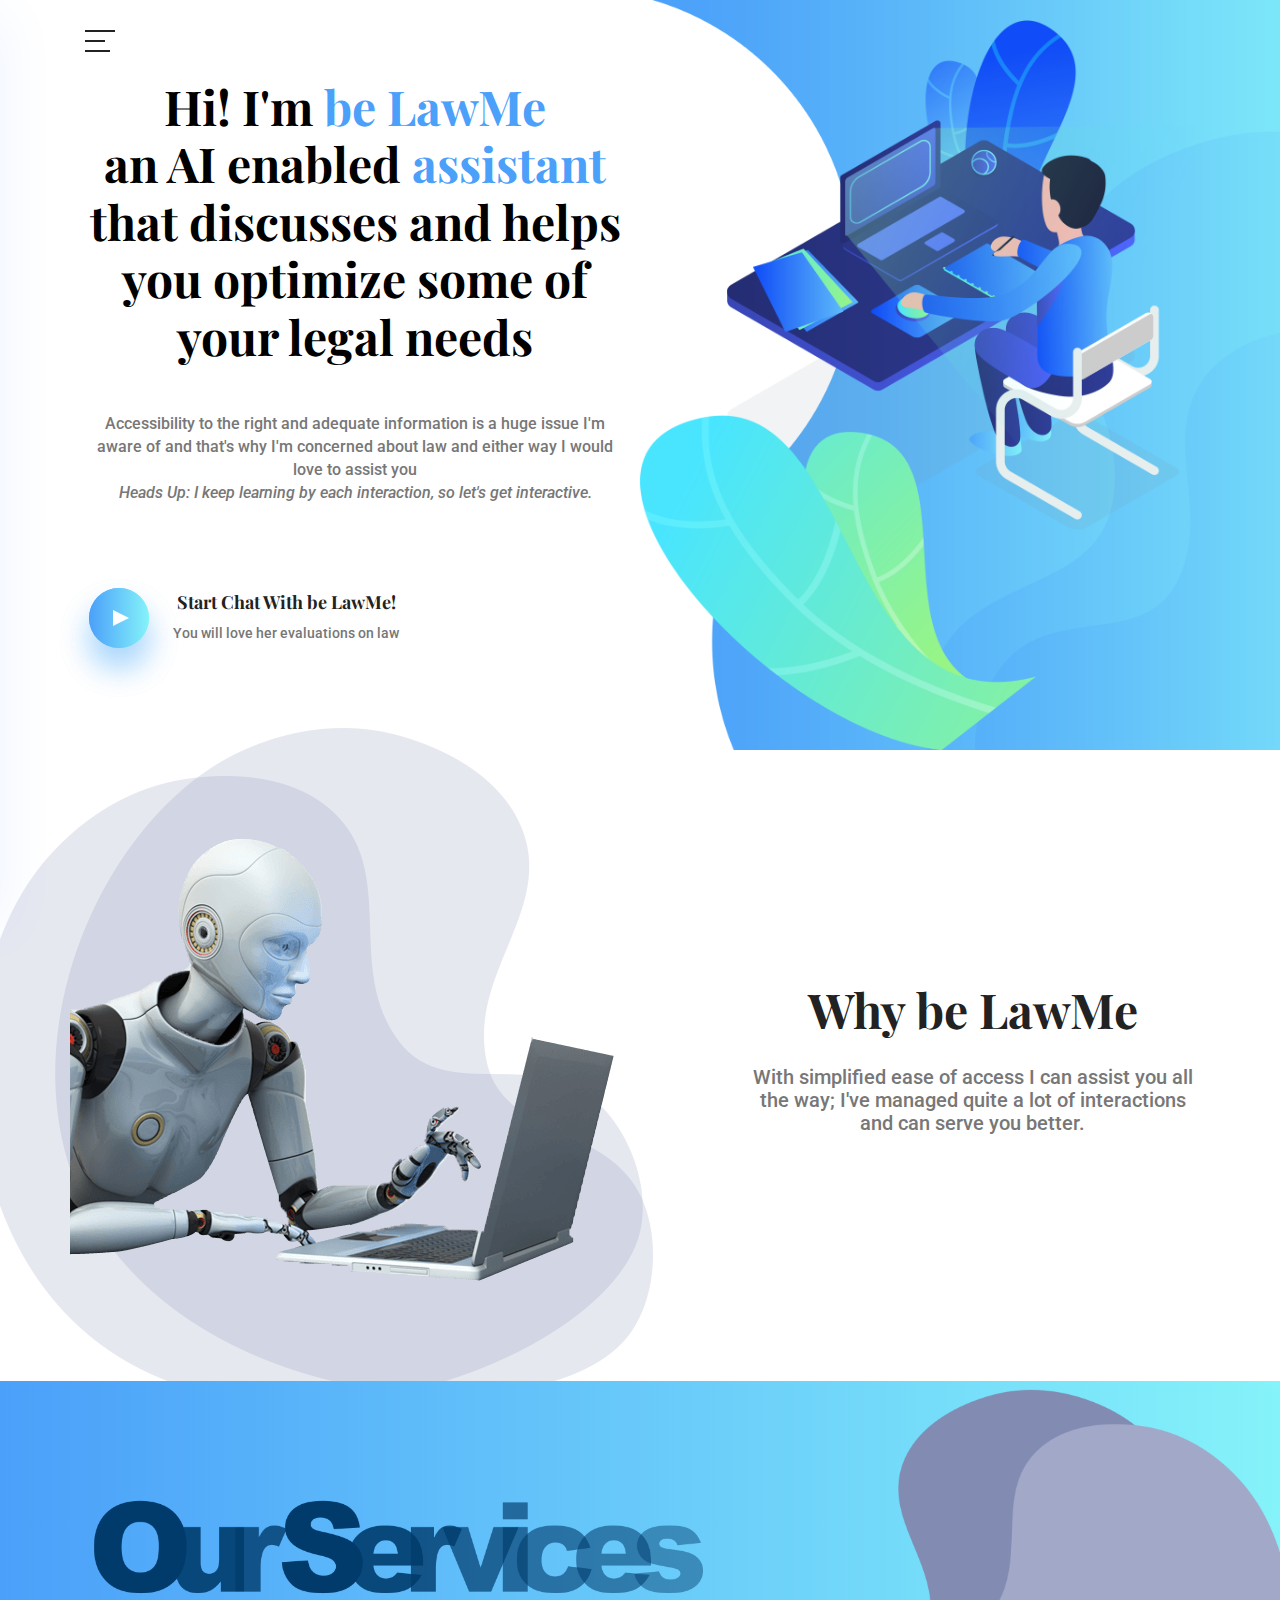
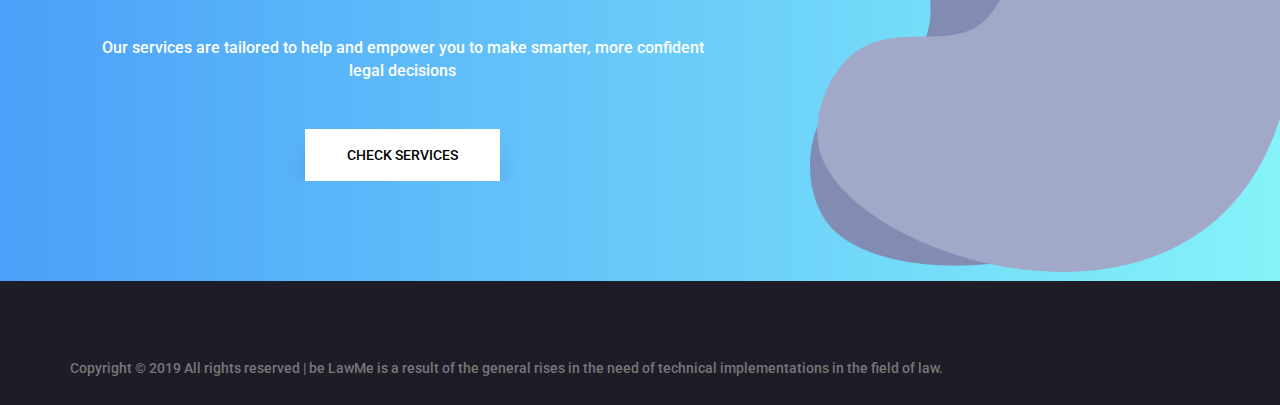
==== commit 414316ea: "Upgrade from betta-law to be LawMe" ====
--- a/index.html
+++ b/index.html
@@ -8,14 +8,14 @@
 	<!-- Author Meta -->
 	<meta name="author" content="The web wolf">
 	<!-- Meta Description -->
-	<meta name="description" content="Betta-Law The Law Oriented Bot">
+	<meta name="description" content="be LawMe The Law Oriented Bot">
 	<!-- Meta Keyword -->
 	<meta name="keywords" content="legal Bot">
 	<!-- meta character set -->
 	<meta charset="UTF-8">
 
 	<!-- Site Title -->
-	<title>Betta-Law The Law Oriented Bot</title>
+	<title>be LawMe The Law Oriented Bot</title>
 
 	<!-- requires the header file -->
 
@@ -24,7 +24,7 @@
 
 	<link rel="apple-touch-icon" sizes="57x57" href="img/icon/apple-icon-57x57.png">
 	<link rel="apple-touch-icon" sizes="60x60" href="img/icon/apple-icon-60x60.png">
-	<link rel="Betta-Law-touch-icon" sizes="72x72" href="img/icon/apple-icon-72x72.png">
+	<link rel="apple-touch-icon" sizes="72x72" href="img/icon/apple-icon-72x72.png">
 	<link rel="apple-touch-icon" sizes="76x76" href="img/icon/apple-icon-76x76.png">
 	<link rel="apple-touch-icon" sizes="114x114" href="img/icon/apple-icon-114x114.png">
 	<link rel="apple-touch-icon" sizes="120x120" href="img/icon/apple-icon-120x120.png">
@@ -77,7 +77,7 @@
 	<div class="side_menu" style="height: 100%;">
 		<div class="logo">
 			<a href="index">
-				<img src="img/logo.png" style="height:200px;width:180px" alt="Just one of Betta-Law's Image">
+				<img src="img/logo.png" style="height:200px;width:180px" alt="Just one of be LawMe's Image">
 			</a>
 		</div>
 		<ul class="list menu-left">
@@ -115,7 +115,7 @@
 				<div class="col-lg-6 col-md-12 home-banner-left d-flex fullscreen align-items-center">
 					<div>
 						<h1 class="">
-							Hi! I'm <span>Betta-Law</span> <br>
+							Hi! I'm <span>be LawMe</span> <br>
 							an AI enabled <span>assistant</span> that discusses and helps you optimize some of your legal needs
 							 
 						</h1>
@@ -129,14 +129,14 @@
 								<span></span>
 							</a>
 							<div class="watch_video">
-								<h5>Start Chat With Betta-Law!</h5>
+								<h5>Start Chat With be LawMe!</h5>
 								<p>You will love her evaluations on law</p>
 							</div>
 						</div>
 					</div>
 				</div>
 				<div class="col-lg-6 col-md-12 no-padding home-banner-right d-flex fullscreen align-items-end">
-					<img class="img-fluid" src="img/header-img.png"  alt="Chat with Betta-Law">
+					<img class="img-fluid" src="img/header-img.png"  alt="Chat with be LawMe">
 				</div>
 			</div>
 		</div>
@@ -149,16 +149,16 @@
 			<div class="row justify-content-start align-items-center">
 				<div class="col-lg-6  justify-content-center align-items-center d-flex" style="overflow: hidden">
 					<div class="overlay overlay-bg"></div>
-					<img src="img/robot-chat.png" alt="Betta-Law Chatting" style="margin-left: -50%">
+					<img src="img/robot-chat.png" alt="be LawMe Chatting" style="margin-left: -50%">
 				</div>
 				<div class="col-lg-5 offset-lg-1 video-right">
-					<h1>Why Betta-Law</h1>
+					<h1>Why be LawMe</h1>
 					<p style="font-size: 20px">
 						With simplified ease of access I can assist you all the way; I've managed quite a lot of interactions and can serve you better.
 					</p>
 
 				</div>
-				<img class="img-fluid video-shape" src="img/video-bg-shape.png" alt="Just one of Betta-Law's Image">
+				<img class="img-fluid video-shape" src="img/video-bg-shape.png" alt="Just one of be LawMe's Image">
 			</div>
 		</div>
 	</section>
@@ -173,7 +173,7 @@
 					<p style="font-size: 16px">Our services are tailored to help and empower you to make smarter, more confident legal decisions</p>
 					<a href="services" class="primary-btn"> Check Services </a>
 				</div>
-				<img src="img/cta-bg-shape.png" alt="Just one of Betta-Law's Image" class="cta-shape img-fluid">
+				<img src="img/cta-bg-shape.png" alt="Just one of be LawMe's Image" class="cta-shape img-fluid">
 			</div>
 		</div>
 	</section>
@@ -181,7 +181,7 @@
 		<div class="footer-bottom d-flex justify-content-between align-items-center flex-wrap" style="border-top: 0px solid red">
 			<div class="container">
 				<div class="row justify-content-between" >
-					Copyright &copy; 2019 All rights reserved | Betta-Law is a result of the general rises in the need of technical implementations in the field of law.
+					Copyright &copy; 2019 All rights reserved | be LawMe is a result of the general rises in the need of technical implementations in the field of law.
 				</div>
 				</div>
 			</div>
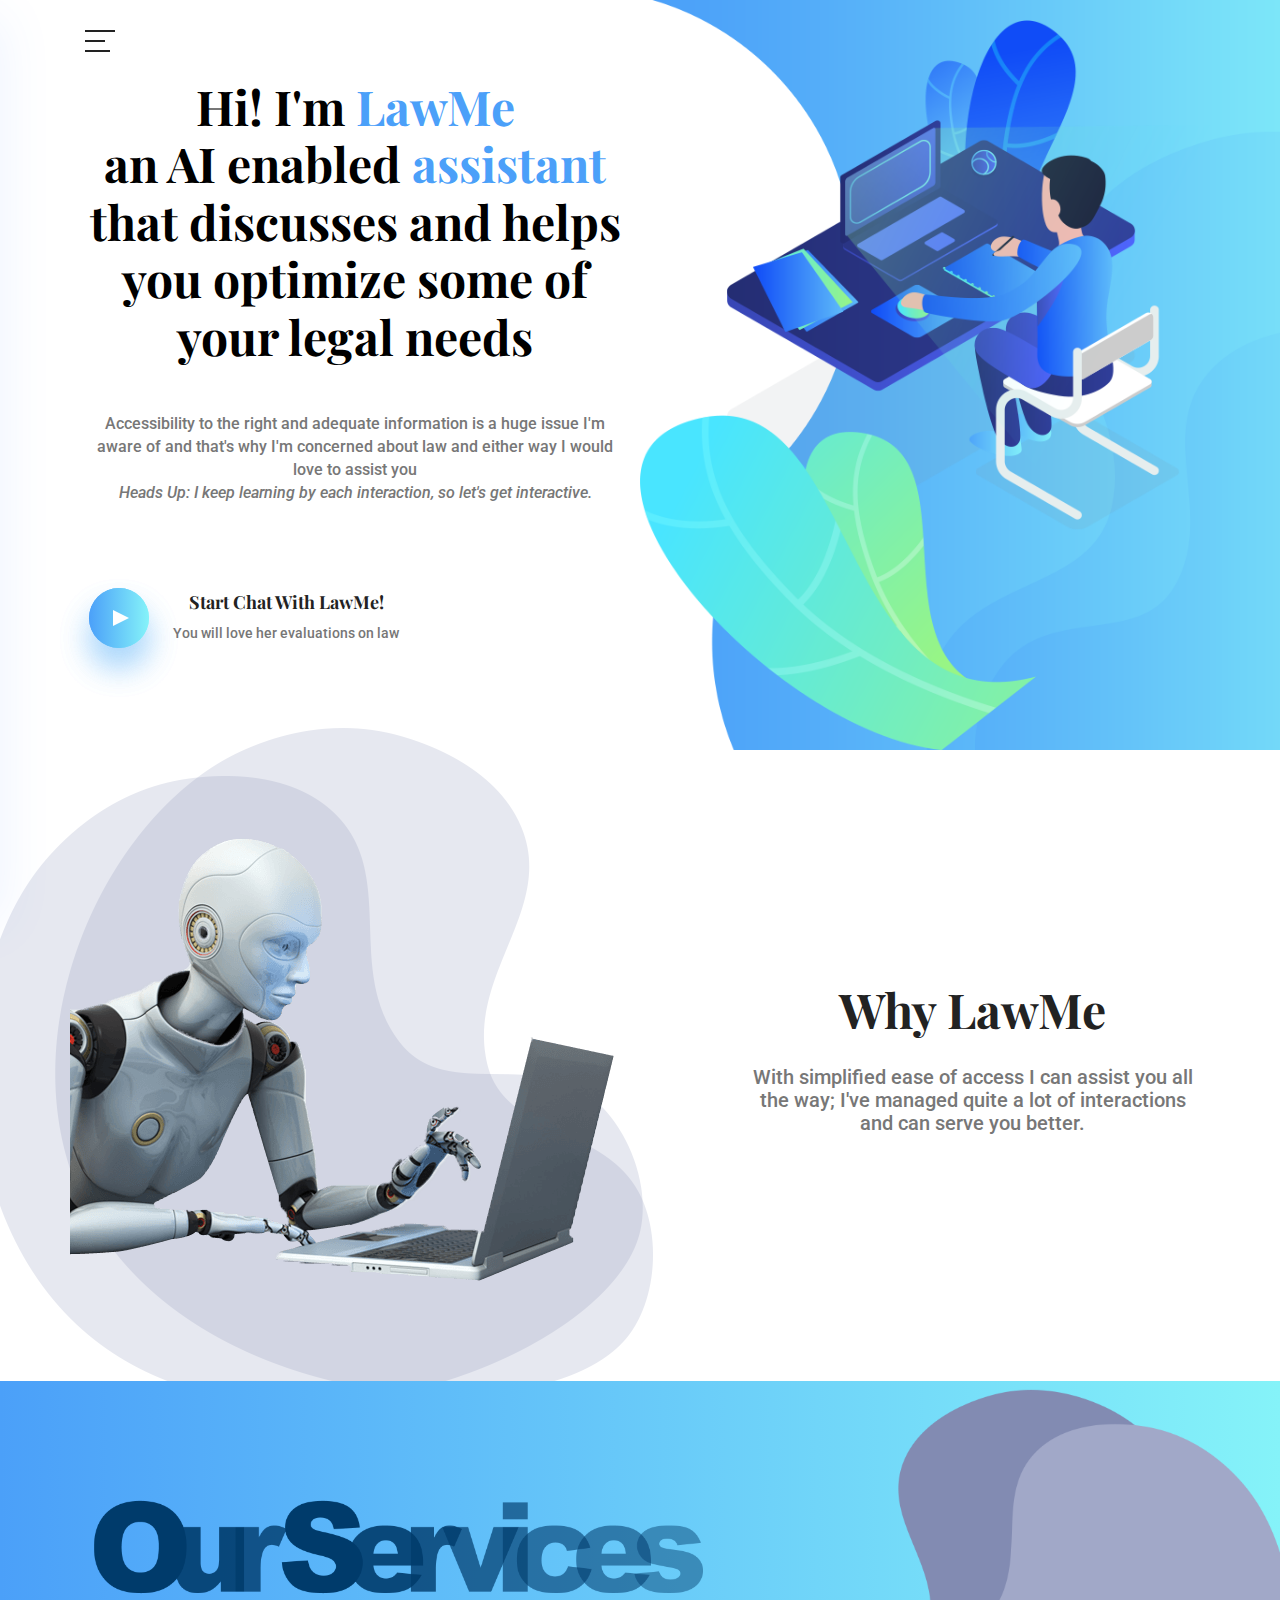
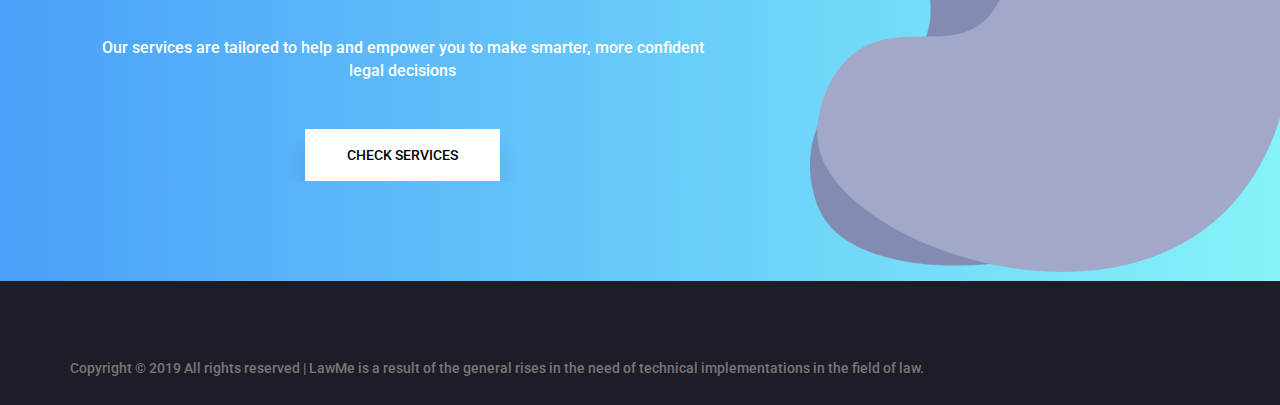
==== commit eeee8b6c: "Change be LawMe to lawme" ====
--- a/index.html
+++ b/index.html
@@ -8,14 +8,14 @@
 	<!-- Author Meta -->
 	<meta name="author" content="The web wolf">
 	<!-- Meta Description -->
-	<meta name="description" content="be LawMe The Law Oriented Bot">
+	<meta name="description" content="LawMe The Law Oriented Bot">
 	<!-- Meta Keyword -->
 	<meta name="keywords" content="legal Bot">
 	<!-- meta character set -->
 	<meta charset="UTF-8">
 
 	<!-- Site Title -->
-	<title>be LawMe The Law Oriented Bot</title>
+	<title>LawMe The Law Oriented Bot</title>
 
 	<!-- requires the header file -->
 
@@ -77,7 +77,7 @@
 	<div class="side_menu" style="height: 100%;">
 		<div class="logo">
 			<a href="index">
-				<img src="img/logo.png" style="height:200px;width:180px" alt="Just one of be LawMe's Image">
+				<img src="img/logo.png" style="height:200px;width:180px" alt="Just one of LawMe's Image">
 			</a>
 		</div>
 		<ul class="list menu-left">
@@ -115,7 +115,7 @@
 				<div class="col-lg-6 col-md-12 home-banner-left d-flex fullscreen align-items-center">
 					<div>
 						<h1 class="">
-							Hi! I'm <span>be LawMe</span> <br>
+							Hi! I'm <span>LawMe</span> <br>
 							an AI enabled <span>assistant</span> that discusses and helps you optimize some of your legal needs
 							 
 						</h1>
@@ -129,14 +129,14 @@
 								<span></span>
 							</a>
 							<div class="watch_video">
-								<h5>Start Chat With be LawMe!</h5>
+								<h5>Start Chat With LawMe!</h5>
 								<p>You will love her evaluations on law</p>
 							</div>
 						</div>
 					</div>
 				</div>
 				<div class="col-lg-6 col-md-12 no-padding home-banner-right d-flex fullscreen align-items-end">
-					<img class="img-fluid" src="img/header-img.png"  alt="Chat with be LawMe">
+					<img class="img-fluid" src="img/header-img.png"  alt="Chat with LawMe">
 				</div>
 			</div>
 		</div>
@@ -149,16 +149,16 @@
 			<div class="row justify-content-start align-items-center">
 				<div class="col-lg-6  justify-content-center align-items-center d-flex" style="overflow: hidden">
 					<div class="overlay overlay-bg"></div>
-					<img src="img/robot-chat.png" alt="be LawMe Chatting" style="margin-left: -50%">
+					<img src="img/robot-chat.png" alt="LawMe Chatting" style="margin-left: -50%">
 				</div>
 				<div class="col-lg-5 offset-lg-1 video-right">
-					<h1>Why be LawMe</h1>
+					<h1>Why LawMe</h1>
 					<p style="font-size: 20px">
 						With simplified ease of access I can assist you all the way; I've managed quite a lot of interactions and can serve you better.
 					</p>
 
 				</div>
-				<img class="img-fluid video-shape" src="img/video-bg-shape.png" alt="Just one of be LawMe's Image">
+				<img class="img-fluid video-shape" src="img/video-bg-shape.png" alt="Just one of LawMe's Image">
 			</div>
 		</div>
 	</section>
@@ -173,7 +173,7 @@
 					<p style="font-size: 16px">Our services are tailored to help and empower you to make smarter, more confident legal decisions</p>
 					<a href="services" class="primary-btn"> Check Services </a>
 				</div>
-				<img src="img/cta-bg-shape.png" alt="Just one of be LawMe's Image" class="cta-shape img-fluid">
+				<img src="img/cta-bg-shape.png" alt="Just one of LawMe's Image" class="cta-shape img-fluid">
 			</div>
 		</div>
 	</section>
@@ -181,7 +181,7 @@
 		<div class="footer-bottom d-flex justify-content-between align-items-center flex-wrap" style="border-top: 0px solid red">
 			<div class="container">
 				<div class="row justify-content-between" >
-					Copyright &copy; 2019 All rights reserved | be LawMe is a result of the general rises in the need of technical implementations in the field of law.
+					Copyright &copy; 2019 All rights reserved | LawMe is a result of the general rises in the need of technical implementations in the field of law.
 				</div>
 				</div>
 			</div>
